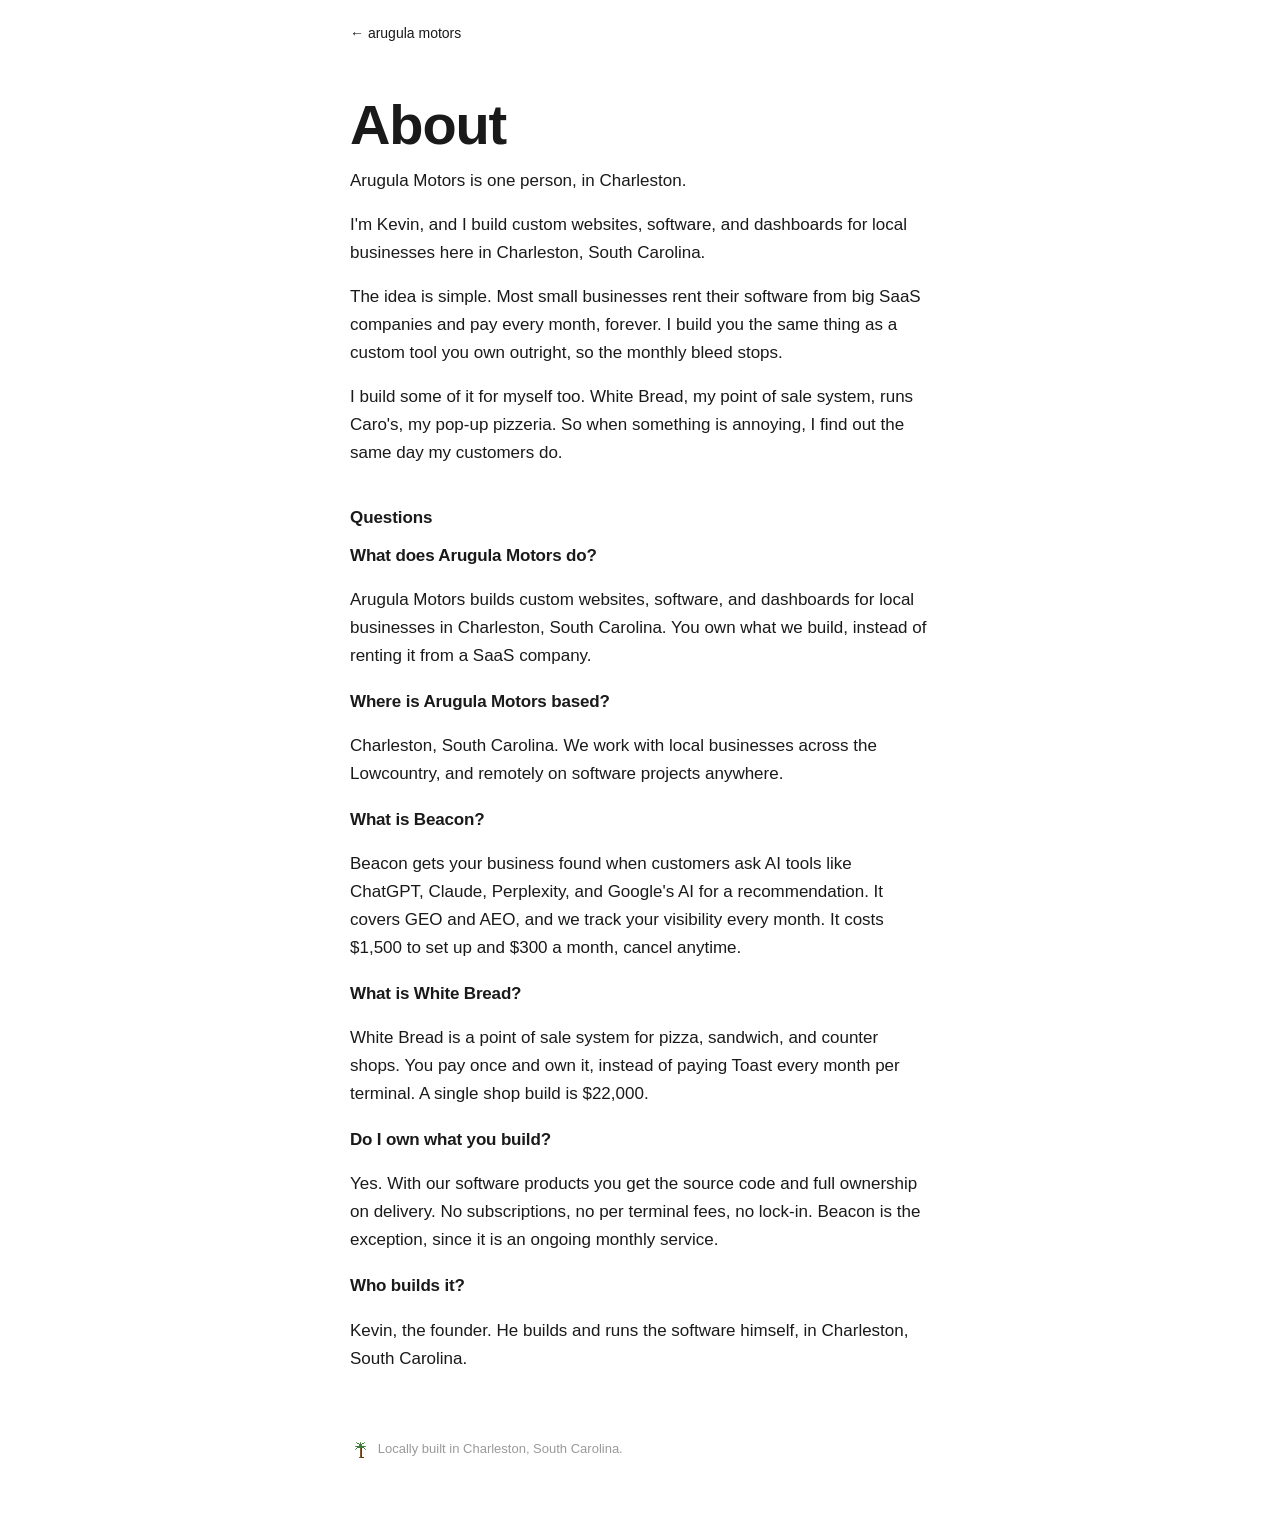
==== about/index.html @ 826eb239 "pushed" ====
<!DOCTYPE html>
<html lang="en">
<head>
    <meta charset="UTF-8">
    <meta name="viewport" content="width=device-width, initial-scale=1.0, viewport-fit=cover">
    <meta name="theme-color" content="#ffffff">
    <title>About Arugula Motors | Custom software in Charleston, SC</title>
    <meta name="description" content="Arugula Motors is one person, Kevin, building custom websites, software, and dashboards for local businesses in Charleston, South Carolina. You own what we build.">
    <meta property="og:title" content="About Arugula Motors">
    <meta property="og:description" content="One person building custom software for local businesses in Charleston, South Carolina. You own what we build.">
    <meta property="og:type" content="website">
    <meta property="og:site_name" content="Arugula Motors">
    <meta property="og:url" content="https://www.arugulamotors.com/about/">
    <meta property="og:image" content="https://www.arugulamotors.com/favicon-512.png">
    <link rel="canonical" href="https://www.arugulamotors.com/about/">
    <link rel="icon" type="image/png" sizes="32x32" href="../favicon-32.png">
    <link rel="icon" type="image/png" sizes="192x192" href="../favicon-192.png">
    <link rel="icon" type="image/png" sizes="512x512" href="../favicon-512.png">
    <link rel="apple-touch-icon" sizes="180x180" href="../apple-touch-icon.png">
    <link rel="shortcut icon" href="../favicon.ico">
    <link rel="stylesheet" href="../style.css">
    <script type="application/ld+json">
    {
      "@context": "https://schema.org",
      "@graph": [
        {
          "@type": "AboutPage",
          "url": "https://www.arugulamotors.com/about/",
          "about": { "@id": "https://www.arugulamotors.com/#org" }
        },
        {
          "@type": "Organization",
          "@id": "https://www.arugulamotors.com/#org",
          "name": "Arugula Motors",
          "url": "https://www.arugulamotors.com/",
          "founder": { "@id": "https://www.arugulamotors.com/#kevin" }
        },
        {
          "@type": "Person",
          "@id": "https://www.arugulamotors.com/#kevin",
          "name": "Kevin",
          "jobTitle": "Founder",
          "worksFor": { "@id": "https://www.arugulamotors.com/#org" },
          "homeLocation": { "@type": "Place", "name": "Charleston, South Carolina" }
        },
        {
          "@type": "FAQPage",
          "@id": "https://www.arugulamotors.com/about/#faq",
          "mainEntity": [
            {
              "@type": "Question",
              "name": "What does Arugula Motors do?",
              "acceptedAnswer": {
                "@type": "Answer",
                "text": "Arugula Motors builds custom websites, software, and dashboards for local businesses in Charleston, South Carolina. You own what we build, instead of renting it from a SaaS company."
              }
            },
            {
              "@type": "Question",
              "name": "Where is Arugula Motors based?",
              "acceptedAnswer": {
                "@type": "Answer",
                "text": "Charleston, South Carolina. We work with local businesses across the Lowcountry, and remotely on software projects anywhere."
              }
            },
            {
              "@type": "Question",
              "name": "What is Beacon?",
              "acceptedAnswer": {
                "@type": "Answer",
                "text": "Beacon gets your business found when customers ask AI tools like ChatGPT, Claude, Perplexity, and Google's AI for a recommendation. It covers GEO and AEO, and we track your visibility every month. It costs $1,500 to set up and $300 a month, cancel anytime."
              }
            },
            {
              "@type": "Question",
              "name": "What is White Bread?",
              "acceptedAnswer": {
                "@type": "Answer",
                "text": "White Bread is a point of sale system for pizza, sandwich, and counter shops. You pay once and own it, instead of paying Toast every month per terminal. A single shop build is $22,000."
              }
            },
            {
              "@type": "Question",
              "name": "Do I own what you build?",
              "acceptedAnswer": {
                "@type": "Answer",
                "text": "Yes. With our software products you get the source code and full ownership on delivery. No subscriptions, no per terminal fees, no lock-in. Beacon is the exception, since it is an ongoing monthly service."
              }
            },
            {
              "@type": "Question",
              "name": "Who builds it?",
              "acceptedAnswer": {
                "@type": "Answer",
                "text": "Kevin, the founder. He builds and runs the software himself, in Charleston, South Carolina."
              }
            }
          ]
        }
      ]
    }
    </script>
</head>
<body class="product-page">
    <main class="product-main">
        <a href="../" class="back-link">← arugula motors</a>

        <h1 class="product-h1">About</h1>
        <p class="product-lede">Arugula Motors is one person, in Charleston.</p>

        <p>I'm Kevin, and I build custom websites, software, and dashboards for local businesses here in Charleston, South Carolina.</p>

        <p>The idea is simple. Most small businesses rent their software from big SaaS companies and pay every month, forever. I build you the same thing as a custom tool you own outright, so the monthly bleed stops.</p>

        <p>I build some of it for myself too. White Bread, my point of sale system, runs Caro's, my pop-up pizzeria. So when something is annoying, I find out the same day my customers do.</p>

        <h2>Questions</h2>

        <div class="faq-item">
            <p class="faq-q">What does Arugula Motors do?</p>
            <p class="faq-a">Arugula Motors builds custom websites, software, and dashboards for local businesses in Charleston, South Carolina. You own what we build, instead of renting it from a SaaS company.</p>
        </div>
        <div class="faq-item">
            <p class="faq-q">Where is Arugula Motors based?</p>
            <p class="faq-a">Charleston, South Carolina. We work with local businesses across the Lowcountry, and remotely on software projects anywhere.</p>
        </div>
        <div class="faq-item">
            <p class="faq-q">What is Beacon?</p>
            <p class="faq-a">Beacon gets your business found when customers ask AI tools like ChatGPT, Claude, Perplexity, and Google's AI for a recommendation. It covers GEO and AEO, and we track your visibility every month. It costs $1,500 to set up and $300 a month, cancel anytime.</p>
        </div>
        <div class="faq-item">
            <p class="faq-q">What is White Bread?</p>
            <p class="faq-a">White Bread is a point of sale system for pizza, sandwich, and counter shops. You pay once and own it, instead of paying Toast every month per terminal. A single shop build is $22,000.</p>
        </div>
        <div class="faq-item">
            <p class="faq-q">Do I own what you build?</p>
            <p class="faq-a">Yes. With our software products you get the source code and full ownership on delivery. No subscriptions, no per terminal fees, no lock-in. Beacon is the exception, since it is an ongoing monthly service.</p>
        </div>
        <div class="faq-item">
            <p class="faq-q">Who builds it?</p>
            <p class="faq-a">Kevin, the founder. He builds and runs the software himself, in Charleston, South Carolina.</p>
        </div>

        <p class="locale"><img class="palmetto" src="../palmetto.svg" alt="" width="17" height="18" aria-hidden="true">Locally built in Charleston, South Carolina.</p>
    </main>
</body>
</html>
---- style.css ----
* { box-sizing: border-box; }

html {
    height: 100%;
}

body {
    margin: 0;
    min-height: 100%;
    background: #fff;
    color: #1a1a1a;
    font-family: -apple-system, BlinkMacSystemFont, "Segoe UI", Roboto, Helvetica, Arial, sans-serif;
    font-size: 16px;
    -webkit-font-smoothing: antialiased;
    -webkit-tap-highlight-color: transparent;
    display: flex;
    flex-direction: column;
    align-items: center;
    padding: 32px 24px;
    padding-top: max(32px, env(safe-area-inset-top));
    padding-bottom: max(32px, env(safe-area-inset-bottom));
}

main {
    flex: 1;
    width: 100%;
    max-width: 580px;
    text-align: center;
    display: flex;
    flex-direction: column;
    justify-content: center;
}

.brand {
    display: inline-flex;
    align-items: center;
    gap: 16px;
    margin: 0 auto 14px;
}

.brand .leaf {
    width: 84px;
    height: auto;
    display: block;
    flex-shrink: 0;
}

.brand .wordmark {
    font-size: 36px;
    font-weight: 700;
    letter-spacing: -0.01em;
    color: #1a1a1a;
    line-height: 1;
}

.tagline {
    font-size: 15px;
    color: #4a5a5a;
    margin: 0 auto 6px;
    max-width: 460px;
    line-height: 1.45;
}

.subtagline {
    font-size: 14px;
    color: #6a7878;
    font-style: italic;
    margin: 0 auto 48px;
    max-width: 460px;
    line-height: 1.45;
}

.step {
    width: 100%;
}

.question {
    font-size: clamp(16px, 3.4vw, 22px);
    font-weight: 500;
    line-height: 1.32;
    margin: 0;
    color: #1a1a1a;
    white-space: nowrap;
    overflow: hidden;
    text-overflow: ellipsis;
    transition: opacity 0.35s ease;
    opacity: 1;
}

.animation-track {
    height: 34px;
    margin: 6px 0 8px;
    position: relative;
    overflow: hidden;
    pointer-events: none;
}

.creature {
    position: absolute;
    top: 50%;
    left: -50px;
    margin-top: -16px;
}

@keyframes cross {
    from { left: -50px; }
    to { left: calc(100% + 10px); }
}

.creature.pacman {
    width: 32px;
    height: 32px;
    animation: cross 4s linear infinite;
}

.creature.pacman::before,
.creature.pacman::after {
    content: '';
    position: absolute;
    width: 32px;
    height: 16px;
    background: #FFC107;
    left: 0;
}

.creature.pacman::before {
    top: 0;
    border-radius: 32px 32px 0 0;
    transform-origin: 50% 100%;
    animation: chomp-top 0.35s ease-in-out infinite;
}

.creature.pacman::after {
    bottom: 0;
    border-radius: 0 0 32px 32px;
    transform-origin: 50% 0;
    animation: chomp-bottom 0.35s ease-in-out infinite;
}

@keyframes chomp-top {
    0%, 100% { transform: rotate(0); }
    50% { transform: rotate(-30deg); }
}

@keyframes chomp-bottom {
    0%, 100% { transform: rotate(0); }
    50% { transform: rotate(30deg); }
}

.creature.runner {
    font-size: 28px;
    line-height: 1;
    width: 32px;
    height: 32px;
    transform: scaleX(-1);
    animation: cross 3.5s linear infinite;
}

.creature.runner::before {
    content: '🏃';
    display: inline-block;
    animation: run-motion 0.4s linear infinite;
}

@keyframes run-motion {
    0%, 100% { transform: translateY(0) rotate(-6deg); }
    25%      { transform: translateY(-4px) rotate(0deg); }
    50%      { transform: translateY(0) rotate(6deg); }
    75%      { transform: translateY(-4px) rotate(0deg); }
}

.creature.car {
    font-size: 28px;
    line-height: 1;
    width: 32px;
    height: 32px;
    transform: scaleX(-1);
    animation: cross 2.5s linear infinite;
}

.creature.car::before {
    content: '🚗';
    display: inline-block;
    animation: car-vibrate 0.12s linear infinite;
}

@keyframes car-vibrate {
    0%, 100% { transform: translateY(0); }
    50%      { transform: translateY(-1px); }
}

@media (prefers-reduced-motion: reduce) {
    .animation-track { display: none; }
}

.form {
    display: flex;
    flex-direction: column;
    align-items: stretch;
    gap: 14px;
}

.form input {
    font: inherit;
    font-size: 18px;
    padding: 16px 18px;
    border: 2px solid #e4e4e4;
    border-radius: 12px;
    width: 100%;
    outline: none;
    background: #fff;
    color: #1a1a1a;
    transition: border-color 0.15s;
}

.form input:focus {
    border-color: #2266c8;
}

.form input:focus-visible {
    border-color: #2266c8;
    box-shadow: 0 0 0 3px rgba(34, 102, 200, 0.22);
}

.form input::placeholder {
    color: #a4adad;
}

.form button {
    align-self: center;
    font: inherit;
    font-size: 16px;
    font-weight: 600;
    padding: 14px 32px;
    min-height: 44px;
    background: #1a6fd0;
    color: #fff;
    border: none;
    border-radius: 999px;
    cursor: pointer;
    transition: background 0.15s, transform 0.05s, box-shadow 0.15s;
    touch-action: manipulation;
}

.form button:hover { background: #1559b3; }
.form button:active { transform: translateY(1px); }
.form button:focus-visible {
    outline: none;
    box-shadow: 0 0 0 3px rgba(34, 102, 200, 0.35);
}
.form button:disabled { opacity: 0.55; cursor: default; }

.status {
    min-height: 20px;
    font-size: 14px;
    color: #5a6868;
    margin: 4px 0 0;
}

.thanks {
    font-size: 20px;
    line-height: 1.4;
    color: #1a1a1a;
    margin: 0 auto 18px;
    max-width: 520px;
}

.easter-egg {
    font-size: 14px;
    line-height: 1.5;
    color: #5a6868;
    margin: 0 auto 18px;
    max-width: 500px;
}

.play-link {
    display: inline-block;
    font: inherit;
    font-size: 16px;
    font-weight: 600;
    padding: 12px 28px;
    min-height: 44px;
    line-height: 20px;
    background: #1a6fd0;
    color: #fff;
    border-radius: 999px;
    text-decoration: none;
    transition: background 0.15s, transform 0.05s, box-shadow 0.15s;
}

.play-link:hover { background: #1559b3; }
.play-link:active { transform: translateY(1px); }
.play-link:focus-visible {
    outline: none;
    box-shadow: 0 0 0 3px rgba(34, 102, 200, 0.35);
}

.products {
    width: 100%;
    max-width: 880px;
    margin: 64px auto 0;
    padding-top: 40px;
    border-top: 1px solid #e4e4e4;
}

.products-title {
    font-size: 24px;
    font-weight: 700;
    color: #1a1a1a;
    letter-spacing: -0.01em;
    margin: 0 0 24px;
    text-align: center;
}

.product-list {
    list-style: none;
    padding: 0;
    margin: 0 auto;
    max-width: 680px;
    display: grid;
    grid-template-columns: repeat(auto-fit, minmax(280px, 1fr));
    gap: 14px;
}

.product {
    padding: 16px 18px;
    border: 1px solid #e4e4e4;
    border-radius: 12px;
    display: flex;
    flex-direction: column;
    gap: 2px;
    background: #fff;
    transition: border-color 0.15s, transform 0.05s;
}

.product-linked {
    padding: 0;
}

.product-link {
    display: flex;
    flex-direction: column;
    gap: 2px;
    padding: 16px 18px;
    text-decoration: none;
    color: inherit;
    border-radius: 12px;
    height: 100%;
    transition: background 0.15s;
}

.product-emoji {
    font-size: 32px;
    line-height: 1;
    margin-bottom: 10px;
    user-select: none;
}

.product-linked {
    border-color: #d4dde8;
}

.product-linked:hover {
    border-color: #1a6fd0;
}

.product-link:hover {
    background: #f7fafd;
}

.product-link:focus-visible {
    outline: 2px solid #1a6fd0;
    outline-offset: 2px;
}

.product-linked .product-name::after {
    content: " →";
    color: #1a6fd0;
    font-weight: 600;
    transition: transform 0.15s;
    display: inline-block;
}

.product-linked:hover .product-name::after {
    transform: translateX(2px);
}

.product:hover {
    border-color: #c4c4c4;
}

.product-name {
    font-size: 17px;
    font-weight: 700;
    color: #1a1a1a;
    letter-spacing: -0.01em;
}

.product-replaces {
    font-size: 12px;
    color: #7a8888;
    font-style: italic;
}

.product-desc {
    font-size: 13px;
    color: #4a5a5a;
    line-height: 1.45;
    margin-top: 6px;
}

.products-bench {
    margin: 28px auto 0;
    font-size: 14px;
    color: #5a6868;
    text-align: center;
    line-height: 1.5;
    max-width: 560px;
}

.products-note {
    margin: 18px 0 0;
    font-size: 13px;
    color: #7a8888;
    text-align: center;
    font-style: italic;
}

.faq {
    width: 100%;
    max-width: 560px;
    margin: 56px auto 0;
    text-align: left;
}

.faq-item {
    margin: 0 0 18px;
}

.faq-q {
    font-size: 15px;
    font-weight: 700;
    color: #1a1a1a;
    margin: 0 0 4px;
    letter-spacing: -0.01em;
}

.faq-a {
    font-size: 14px;
    color: #4a5a5a;
    line-height: 1.55;
    margin: 0;
}

.footer {
    margin-top: 48px;
    font-size: 13px;
    color: #7a8888;
    text-align: center;
    width: 100%;
}

.footer-link {
    color: #7a8888;
    text-decoration: underline;
    text-underline-offset: 2px;
}

.footer-link:hover {
    color: #1a6fd0;
}

.palmetto {
    display: inline-block;
    height: 22px;
    width: auto;
    vertical-align: middle;
    margin: 0 7px 3px 0;
    user-select: none;
}

@media (max-width: 480px) {
    .brand { margin-bottom: 12px; gap: 12px; }
    .brand .wordmark { font-size: 30px; }
    .brand .leaf { width: 68px; }
    .tagline { font-size: 14px; margin-bottom: 4px; }
    .subtagline { font-size: 13px; margin-bottom: 36px; }
    .thanks { font-size: 18px; }
    .products { margin-top: 48px; padding-top: 32px; }
    .product-list { grid-template-columns: 1fr; gap: 10px; }
    .product { padding: 14px 16px; }
    .product-name { font-size: 16px; }
    .products-note { font-size: 12px; margin-top: 20px; }
    .footer { font-size: 12px; margin-top: 32px; }
}

@media (prefers-reduced-motion: reduce) {
    *, *::before, *::after {
        transition-duration: 0.01ms !important;
        animation-duration: 0.01ms !important;
    }
    .question { opacity: 1 !important; }
}

/* ============================================================ */
/* Product pages (Broom, White Bread, etc.)                     */
/* ============================================================ */

body.product-page {
    padding: 24px 24px 48px;
    padding-top: max(24px, env(safe-area-inset-top));
    padding-bottom: max(48px, env(safe-area-inset-bottom));
    align-items: stretch;
}

.back-link {
    display: inline-block;
    margin: 0 0 56px;
    color: #1a1a1a;
    text-decoration: none;
    font-size: 14px;
    font-weight: 500;
    transition: opacity 0.15s;
}

.back-link:hover { opacity: 0.55; }

body.product-page main {
    flex: none;
    justify-content: flex-start;
    text-align: left;
    max-width: 580px;
    margin: 0 auto;
    padding: 0;
    display: block;
}

.emoji-hero {
    font-size: 96px;
    line-height: 1;
    margin: 0 0 28px;
    user-select: none;
}

.product-mark {
    display: block;
    height: clamp(104px, 17vw, 132px);
    width: auto;
    margin: 4px 0 24px;
    user-select: none;
}

.product-mark-card {
    display: block;
    height: 44px;
    width: auto;
    margin-bottom: 10px;
    user-select: none;
}

.product-h1 {
    font-size: clamp(40px, 6.5vw, 56px);
    font-weight: 700;
    line-height: 1;
    letter-spacing: -0.02em;
    margin: 0 0 14px;
    color: #1a1a1a;
}

.product-lede {
    font-size: 19px;
    line-height: 1.45;
    color: #1a1a1a;
    font-weight: 500;
    margin: 0 0 40px;
}

body.product-page main h2 {
    font-size: 17px;
    font-weight: 700;
    line-height: 1.3;
    margin: 40px 0 12px;
    color: #1a1a1a;
    letter-spacing: -0.005em;
}

body.product-page main p {
    font-size: 17px;
    line-height: 1.65;
    color: #1a1a1a;
    margin: 0 0 16px;
}

body.product-page main p strong {
    font-weight: 700;
    color: #1a1a1a;
}

.aside {
    color: #5a6868 !important;
    font-size: 15px !important;
    font-style: italic;
    margin-top: 8px !important;
}

.prose-form {
    display: flex;
    flex-direction: column;
    gap: 10px;
    margin: 20px 0 48px;
}

.prose-form input,
.prose-form textarea {
    font: inherit;
    font-size: 16px;
    padding: 12px 14px;
    border: 1px solid #d4d4d4;
    border-radius: 6px;
    width: 100%;
    outline: none;
    background: #fff;
    color: #1a1a1a;
    transition: border-color 0.15s;
    resize: vertical;
}

.prose-form input:focus,
.prose-form textarea:focus,
.prose-form input:focus-visible,
.prose-form textarea:focus-visible {
    border-color: #1a1a1a;
}

.prose-form input::placeholder,
.prose-form textarea::placeholder {
    color: #9a9a9a;
}

.prose-form button {
    align-self: flex-start;
    font: inherit;
    font-size: 16px;
    font-weight: 600;
    padding: 12px 24px;
    min-height: 44px;
    background: #1a1a1a;
    color: #fff;
    border: none;
    border-radius: 6px;
    cursor: pointer;
    transition: opacity 0.15s, transform 0.05s;
    margin-top: 4px;
}

.prose-form button:hover { opacity: 0.85; }
.prose-form button:active { transform: translateY(1px); }
.prose-form button:disabled { opacity: 0.4; cursor: default; }

.prose-form .status {
    font-size: 14px;
    color: #5a6868;
    margin: 4px 0 0;
}

.locale {
    margin-top: 64px !important;
    color: #9a9a9a !important;
    font-size: 13px !important;
}

body.product-page .thanks {
    font-size: 18px;
    color: #1a1a1a;
    margin: 0;
    padding: 12px 0;
}

@media (max-width: 600px) {
    body.product-page { padding: 20px 20px 32px; }
    .back-link { margin-bottom: 40px; }
    .emoji-hero { font-size: 80px; margin-bottom: 24px; }
    body.product-page main h2 { margin-top: 32px; }
    .product-lede { font-size: 18px; margin-bottom: 32px; }
}
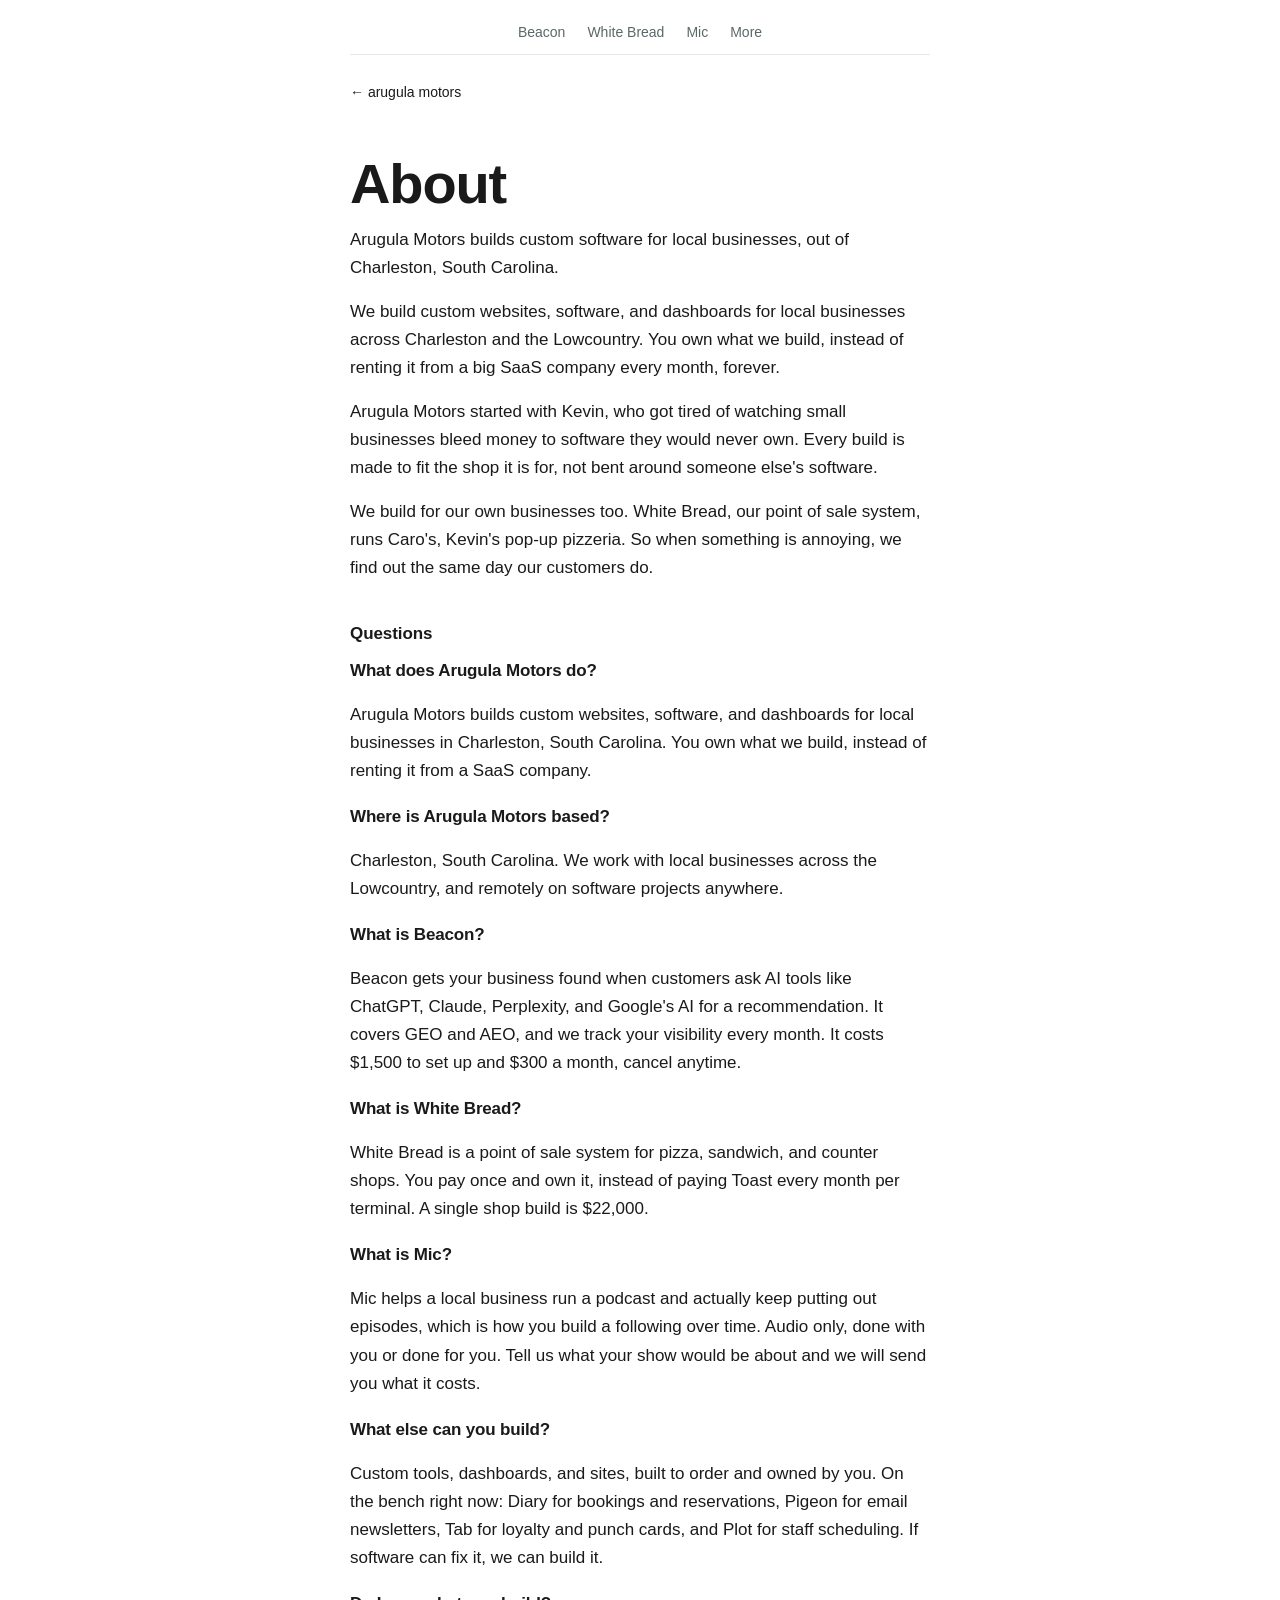
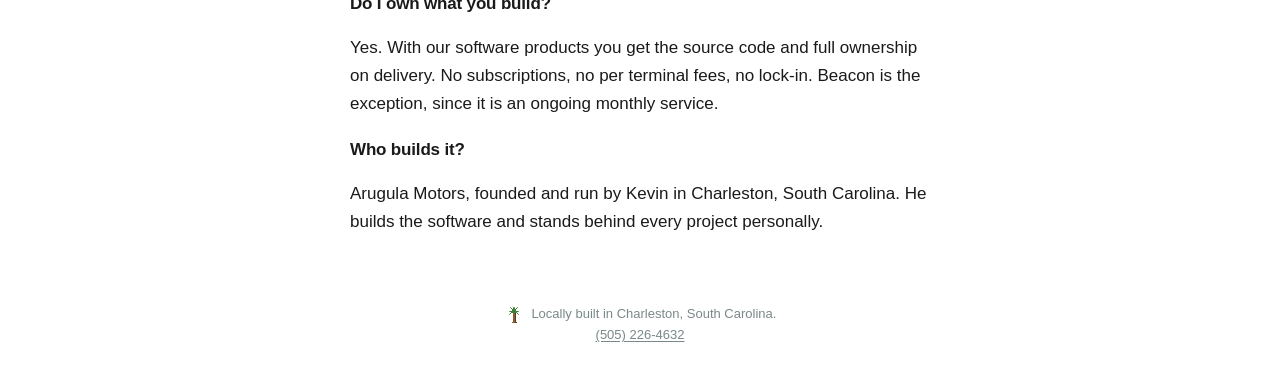
==== commit 3b1b4881: "push" ====
--- a/about/index.html
+++ b/about/index.html
@@ -5,9 +5,9 @@
     <meta name="viewport" content="width=device-width, initial-scale=1.0, viewport-fit=cover">
     <meta name="theme-color" content="#ffffff">
     <title>About Arugula Motors | Custom software in Charleston, SC</title>
-    <meta name="description" content="Arugula Motors is one person, Kevin, building custom websites, software, and dashboards for local businesses in Charleston, South Carolina. You own what we build.">
+    <meta name="description" content="Arugula Motors builds custom websites, software, and dashboards for local businesses in Charleston, South Carolina. You own what we build.">
     <meta property="og:title" content="About Arugula Motors">
-    <meta property="og:description" content="One person building custom software for local businesses in Charleston, South Carolina. You own what we build.">
+    <meta property="og:description" content="Custom websites, software, and dashboards for local businesses in Charleston, South Carolina. You own what we build.">
     <meta property="og:type" content="website">
     <meta property="og:site_name" content="Arugula Motors">
     <meta property="og:url" content="https://www.arugulamotors.com/about/">
@@ -81,6 +81,22 @@
             },
             {
               "@type": "Question",
+              "name": "What is Mic?",
+              "acceptedAnswer": {
+                "@type": "Answer",
+                "text": "Mic helps a local business run a podcast and actually keep putting out episodes, which is how you build a following over time. Audio only, done with you or done for you. Tell us what your show would be about and we will send you what it costs."
+              }
+            },
+            {
+              "@type": "Question",
+              "name": "What else can you build?",
+              "acceptedAnswer": {
+                "@type": "Answer",
+                "text": "Custom tools, dashboards, and sites, built to order and owned by you. On the bench right now: Diary for bookings and reservations, Pigeon for email newsletters, Tab for loyalty and punch cards, and Plot for staff scheduling. If software can fix it, we can build it."
+              }
+            },
+            {
+              "@type": "Question",
               "name": "Do I own what you build?",
               "acceptedAnswer": {
                 "@type": "Answer",
@@ -92,7 +108,7 @@
               "name": "Who builds it?",
               "acceptedAnswer": {
                 "@type": "Answer",
-                "text": "Kevin, the founder. He builds and runs the software himself, in Charleston, South Carolina."
+                "text": "Arugula Motors, founded and run by Kevin in Charleston, South Carolina. He builds the software and stands behind every project personally."
               }
             }
           ]
@@ -102,17 +118,25 @@
     </script>
 </head>
 <body class="product-page">
+    <header class="site-header">
+        <nav class="site-nav">
+            <a href="../beacon/" class="nav-link">Beacon</a>
+            <a href="../white-bread/" class="nav-link">White Bread</a>
+            <a href="../mic/" class="nav-link">Mic</a>
+            <a href="../builds/" class="nav-link">More</a>
+        </nav>
+    </header>
     <main class="product-main">
         <a href="../" class="back-link">← arugula motors</a>
 
         <h1 class="product-h1">About</h1>
-        <p class="product-lede">Arugula Motors is one person, in Charleston.</p>
+        <p class="product-lede">Arugula Motors builds custom software for local businesses, out of Charleston, South Carolina.</p>
 
-        <p>I'm Kevin, and I build custom websites, software, and dashboards for local businesses here in Charleston, South Carolina.</p>
+        <p>We build custom websites, software, and dashboards for local businesses across Charleston and the Lowcountry. You own what we build, instead of renting it from a big SaaS company every month, forever.</p>
 
-        <p>The idea is simple. Most small businesses rent their software from big SaaS companies and pay every month, forever. I build you the same thing as a custom tool you own outright, so the monthly bleed stops.</p>
+        <p>Arugula Motors started with Kevin, who got tired of watching small businesses bleed money to software they would never own. Every build is made to fit the shop it is for, not bent around someone else's software.</p>
 
-        <p>I build some of it for myself too. White Bread, my point of sale system, runs Caro's, my pop-up pizzeria. So when something is annoying, I find out the same day my customers do.</p>
+        <p>We build for our own businesses too. White Bread, our point of sale system, runs Caro's, Kevin's pop-up pizzeria. So when something is annoying, we find out the same day our customers do.</p>
 
         <h2>Questions</h2>
 
@@ -133,15 +157,27 @@
             <p class="faq-a">White Bread is a point of sale system for pizza, sandwich, and counter shops. You pay once and own it, instead of paying Toast every month per terminal. A single shop build is $22,000.</p>
         </div>
         <div class="faq-item">
+            <p class="faq-q">What is Mic?</p>
+            <p class="faq-a">Mic helps a local business run a podcast and actually keep putting out episodes, which is how you build a following over time. Audio only, done with you or done for you. Tell us what your show would be about and we will send you what it costs.</p>
+        </div>
+        <div class="faq-item">
+            <p class="faq-q">What else can you build?</p>
+            <p class="faq-a">Custom tools, dashboards, and sites, built to order and owned by you. On the bench right now: Diary for bookings and reservations, Pigeon for email newsletters, Tab for loyalty and punch cards, and Plot for staff scheduling. If software can fix it, we can build it.</p>
+        </div>
+        <div class="faq-item">
             <p class="faq-q">Do I own what you build?</p>
             <p class="faq-a">Yes. With our software products you get the source code and full ownership on delivery. No subscriptions, no per terminal fees, no lock-in. Beacon is the exception, since it is an ongoing monthly service.</p>
         </div>
         <div class="faq-item">
             <p class="faq-q">Who builds it?</p>
-            <p class="faq-a">Kevin, the founder. He builds and runs the software himself, in Charleston, South Carolina.</p>
+            <p class="faq-a">Arugula Motors, founded and run by Kevin in Charleston, South Carolina. He builds the software and stands behind every project personally.</p>
         </div>
 
-        <p class="locale"><img class="palmetto" src="../palmetto.svg" alt="" width="17" height="18" aria-hidden="true">Locally built in Charleston, South Carolina.</p>
     </main>
+
+    <footer class="footer">
+        <img class="palmetto" src="../palmetto.svg" alt="" width="17" height="18" aria-hidden="true">Locally built in Charleston, South Carolina.<br>
+        <a class="footer-link" href="tel:+15052264632">(505) 226-4632</a>
+    </footer>
 </body>
 </html>
--- a/style.css
+++ b/style.css
@@ -33,13 +33,14 @@
 
 .brand {
     display: inline-flex;
+    flex-direction: column;
     align-items: center;
-    gap: 16px;
+    gap: 10px;
     margin: 0 auto 14px;
 }
 
 .brand .leaf {
-    width: 84px;
+    width: 112px;
     height: auto;
     display: block;
     flex-shrink: 0;
@@ -51,12 +52,13 @@
     letter-spacing: -0.01em;
     color: #1a1a1a;
     line-height: 1;
+    text-decoration: none;
 }
 
 .tagline {
     font-size: 15px;
     color: #4a5a5a;
-    margin: 0 auto 6px;
+    margin: 0 auto 18px;
     max-width: 460px;
     line-height: 1.45;
 }
@@ -75,21 +77,19 @@
 }
 
 .question {
-    font-size: clamp(16px, 3.4vw, 22px);
-    font-weight: 500;
-    line-height: 1.32;
-    margin: 0;
-    color: #1a1a1a;
-    white-space: nowrap;
-    overflow: hidden;
-    text-overflow: ellipsis;
+    font-size: clamp(22px, 5.5vw, 28px);
+    font-weight: 600;
+    line-height: 1.25;
+    letter-spacing: -0.01em;
+    margin: 0 0 22px;
+    color: #1a1a1a;
     transition: opacity 0.35s ease;
     opacity: 1;
 }
 
 .animation-track {
     height: 34px;
-    margin: 6px 0 8px;
+    margin: 6px 0 14px;
     position: relative;
     overflow: hidden;
     pointer-events: none;
@@ -470,6 +470,98 @@
     color: #1a6fd0;
 }
 
+.report-link {
+    margin: 24px 0 0;
+}
+
+.report-link a {
+    color: #1a6fd0;
+    text-decoration: none;
+    font-weight: 600;
+    font-size: 15px;
+}
+
+.report-link a:hover {
+    text-decoration: underline;
+}
+
+.site-header {
+    width: 100%;
+    max-width: 580px;
+    margin: 0 auto 28px;
+    padding: 0 0 14px;
+    display: grid;
+    grid-template-columns: 1fr auto 1fr;
+    align-items: center;
+    border-bottom: 1px solid #ece7df;
+}
+
+.site-nav {
+    grid-column: 2;
+    display: flex;
+    gap: 22px;
+}
+
+.nav-link {
+    font-size: 14px;
+    font-weight: 500;
+    color: #5a6868;
+    text-decoration: none;
+    white-space: nowrap;
+}
+
+.nav-link:hover { color: #1a6fd0; }
+
+.footer-about {
+    display: block;
+    margin-bottom: 10px;
+}
+
+.form-note {
+    margin: 4px 0 0;
+    font-size: 13px;
+    color: #7a8888;
+    line-height: 1.4;
+}
+
+.engine-note {
+    margin: 8px 0 0;
+    font-size: 12px;
+    color: #9aa6a6;
+    line-height: 1.4;
+}
+
+.vent-note {
+    margin: -4px 0 0;
+    font-size: 13px;
+    color: #7a8888;
+    line-height: 1.3;
+}
+
+.product-list.single {
+    max-width: 420px;
+}
+
+.products-lead {
+    text-align: center;
+    max-width: 480px;
+    margin: 0 auto 24px;
+    font-size: 15px;
+    color: #5a6868;
+    line-height: 1.5;
+}
+
+/* keep headline + short-line breaks tidy (even line lengths, no orphans) */
+.tagline, .subtagline, .question, .products-title, .products-lead, .product-lede,
+.form-note, .engine-note, .product-desc, .products-bench, .product-replaces {
+    text-wrap: balance;
+}
+
+/* body paragraphs: prevent a lone word on the last line */
+.product-main p, .faq-a, .thanks {
+    text-wrap: pretty;
+}
+
 .palmetto {
     display: inline-block;
     height: 22px;
@@ -482,11 +574,14 @@
 @media (max-width: 480px) {
     .brand { margin-bottom: 12px; gap: 12px; }
     .brand .wordmark { font-size: 30px; }
-    .brand .leaf { width: 68px; }
-    .tagline { font-size: 14px; margin-bottom: 4px; }
+    .brand .leaf { width: 92px; }
+    .nav-link { font-size: 12px; }
+    .site-nav { gap: 14px; }
+    main { flex: 0 1 auto; justify-content: flex-start; }
+    .tagline { font-size: 14px; margin-bottom: 22px; }
     .subtagline { font-size: 13px; margin-bottom: 36px; }
     .thanks { font-size: 18px; }
-    .products { margin-top: 48px; padding-top: 32px; }
+    .products { margin-top: 24px; padding-top: 32px; }
     .product-list { grid-template-columns: 1fr; gap: 10px; }
     .product { padding: 14px 16px; }
     .product-name { font-size: 16px; }
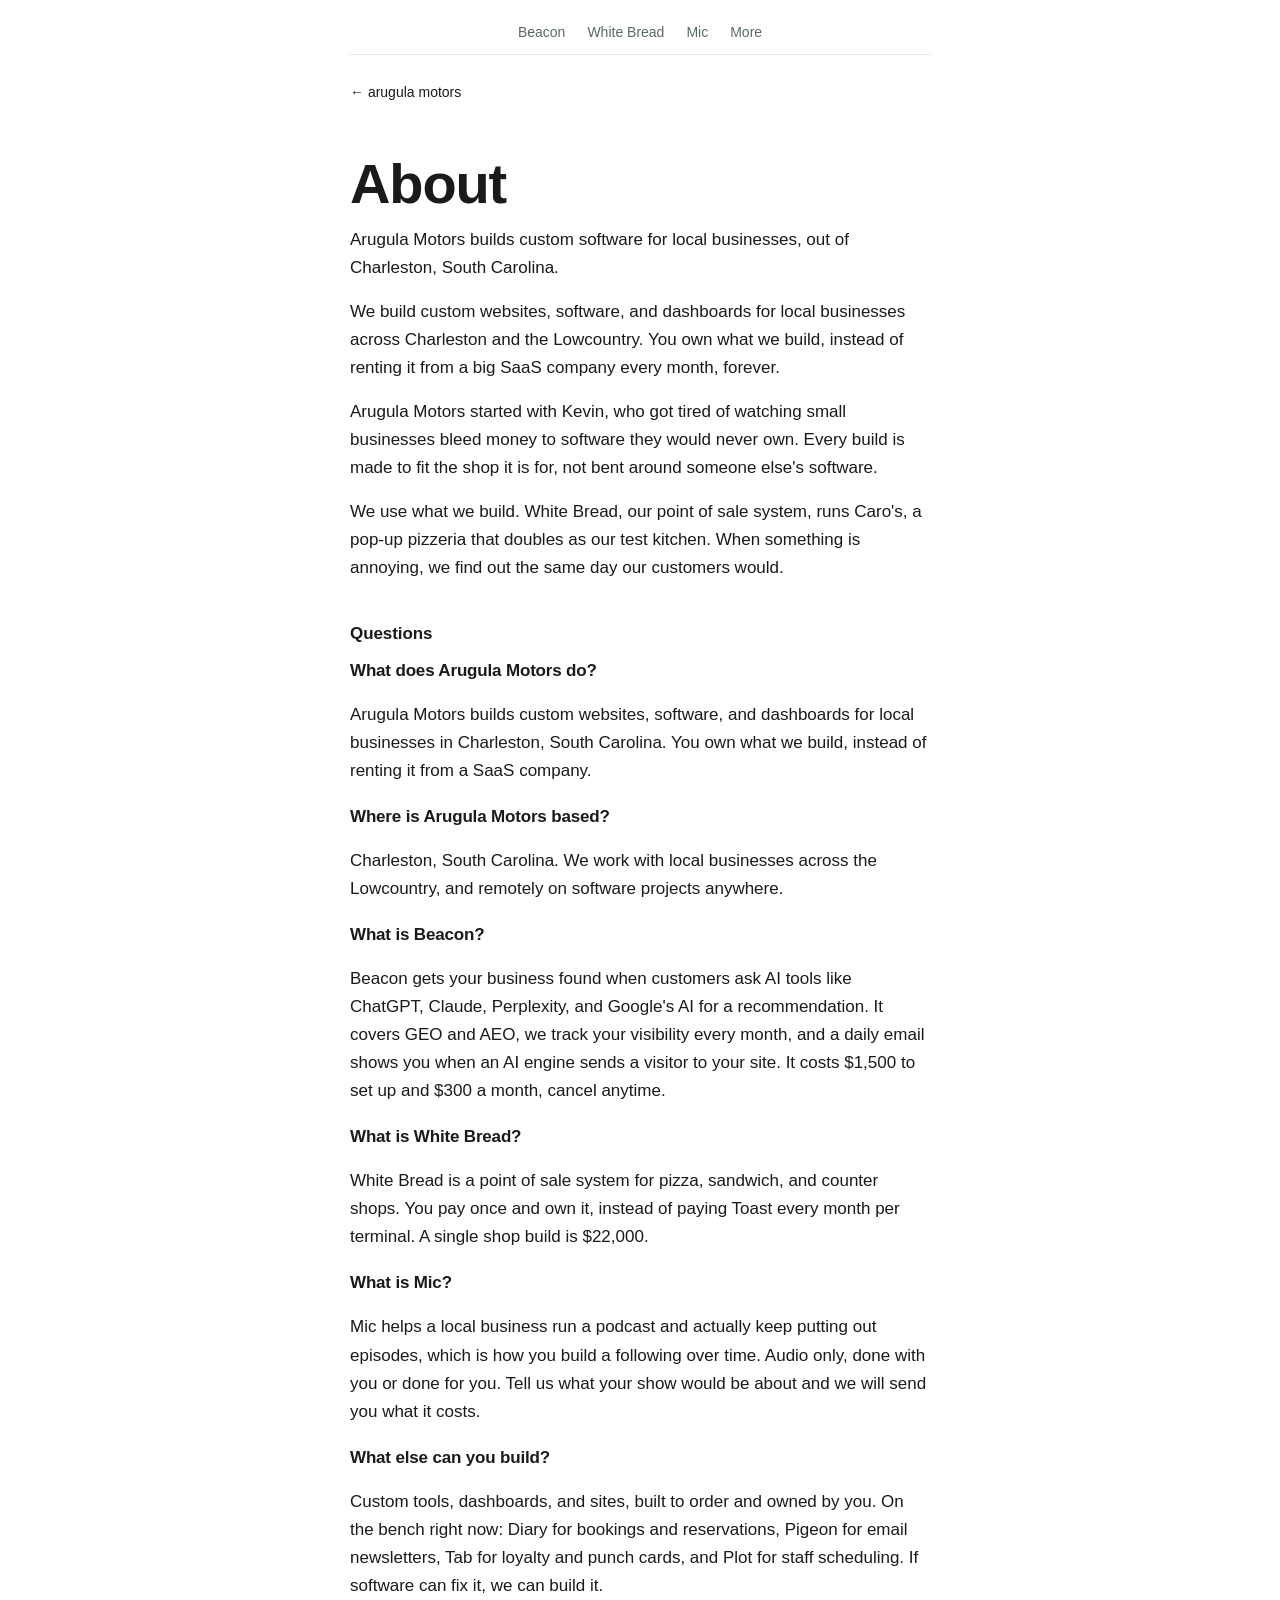
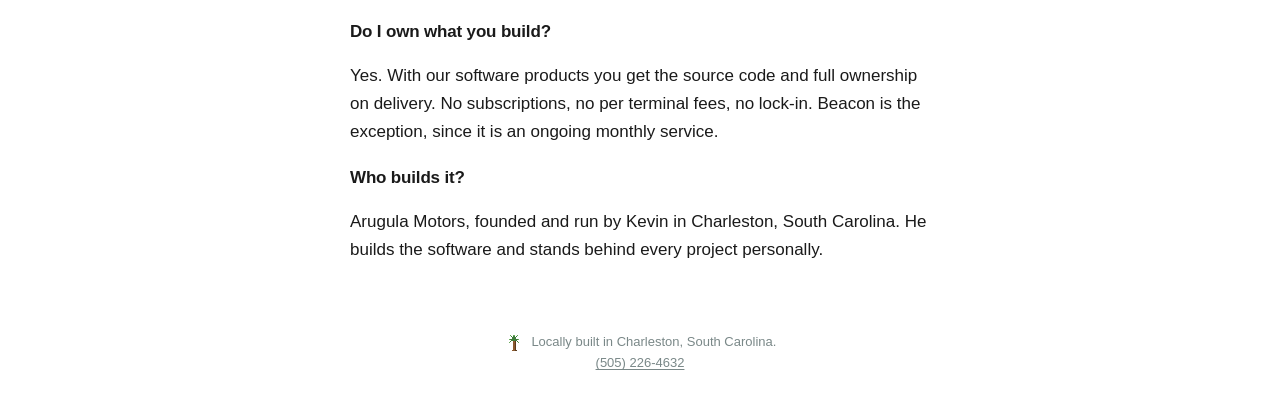
==== commit fb2e140c: "here push" ====
--- a/about/index.html
+++ b/about/index.html
@@ -2,6 +2,15 @@
 <html lang="en">
 <head>
     <meta charset="UTF-8">
+    <!-- Google tag (gtag.js) -->
+    <script async src="https://www.googletagmanager.com/gtag/js?id=G-BGLLGR4NDW"></script>
+    <script>
+      window.dataLayer = window.dataLayer || [];
+      function gtag(){dataLayer.push(arguments);}
+      gtag('js', new Date());
+
+      gtag('config', 'G-BGLLGR4NDW');
+    </script>
     <meta name="viewport" content="width=device-width, initial-scale=1.0, viewport-fit=cover">
     <meta name="theme-color" content="#ffffff">
     <title>About Arugula Motors | Custom software in Charleston, SC</title>
@@ -68,7 +77,7 @@
               "name": "What is Beacon?",
               "acceptedAnswer": {
                 "@type": "Answer",
-                "text": "Beacon gets your business found when customers ask AI tools like ChatGPT, Claude, Perplexity, and Google's AI for a recommendation. It covers GEO and AEO, and we track your visibility every month. It costs $1,500 to set up and $300 a month, cancel anytime."
+                "text": "Beacon gets your business found when customers ask AI tools like ChatGPT, Claude, Perplexity, and Google's AI for a recommendation. It covers GEO and AEO, we track your visibility every month, and a daily email shows you when an AI engine sends a visitor to your site. It costs $1,500 to set up and $300 a month, cancel anytime."
               }
             },
             {
@@ -136,7 +145,7 @@
 
         <p>Arugula Motors started with Kevin, who got tired of watching small businesses bleed money to software they would never own. Every build is made to fit the shop it is for, not bent around someone else's software.</p>
 
-        <p>We build for our own businesses too. White Bread, our point of sale system, runs Caro's, Kevin's pop-up pizzeria. So when something is annoying, we find out the same day our customers do.</p>
+        <p>We use what we build. White Bread, our point of sale system, runs Caro's, a pop-up pizzeria that doubles as our test kitchen. When something is annoying, we find out the same day our customers would.</p>
 
         <h2>Questions</h2>
 
@@ -150,7 +159,7 @@
         </div>
         <div class="faq-item">
             <p class="faq-q">What is Beacon?</p>
-            <p class="faq-a">Beacon gets your business found when customers ask AI tools like ChatGPT, Claude, Perplexity, and Google's AI for a recommendation. It covers GEO and AEO, and we track your visibility every month. It costs $1,500 to set up and $300 a month, cancel anytime.</p>
+            <p class="faq-a">Beacon gets your business found when customers ask AI tools like ChatGPT, Claude, Perplexity, and Google's AI for a recommendation. It covers GEO and AEO, we track your visibility every month, and a daily email shows you when an AI engine sends a visitor to your site. It costs $1,500 to set up and $300 a month, cancel anytime.</p>
         </div>
         <div class="faq-item">
             <p class="faq-q">What is White Bread?</p>
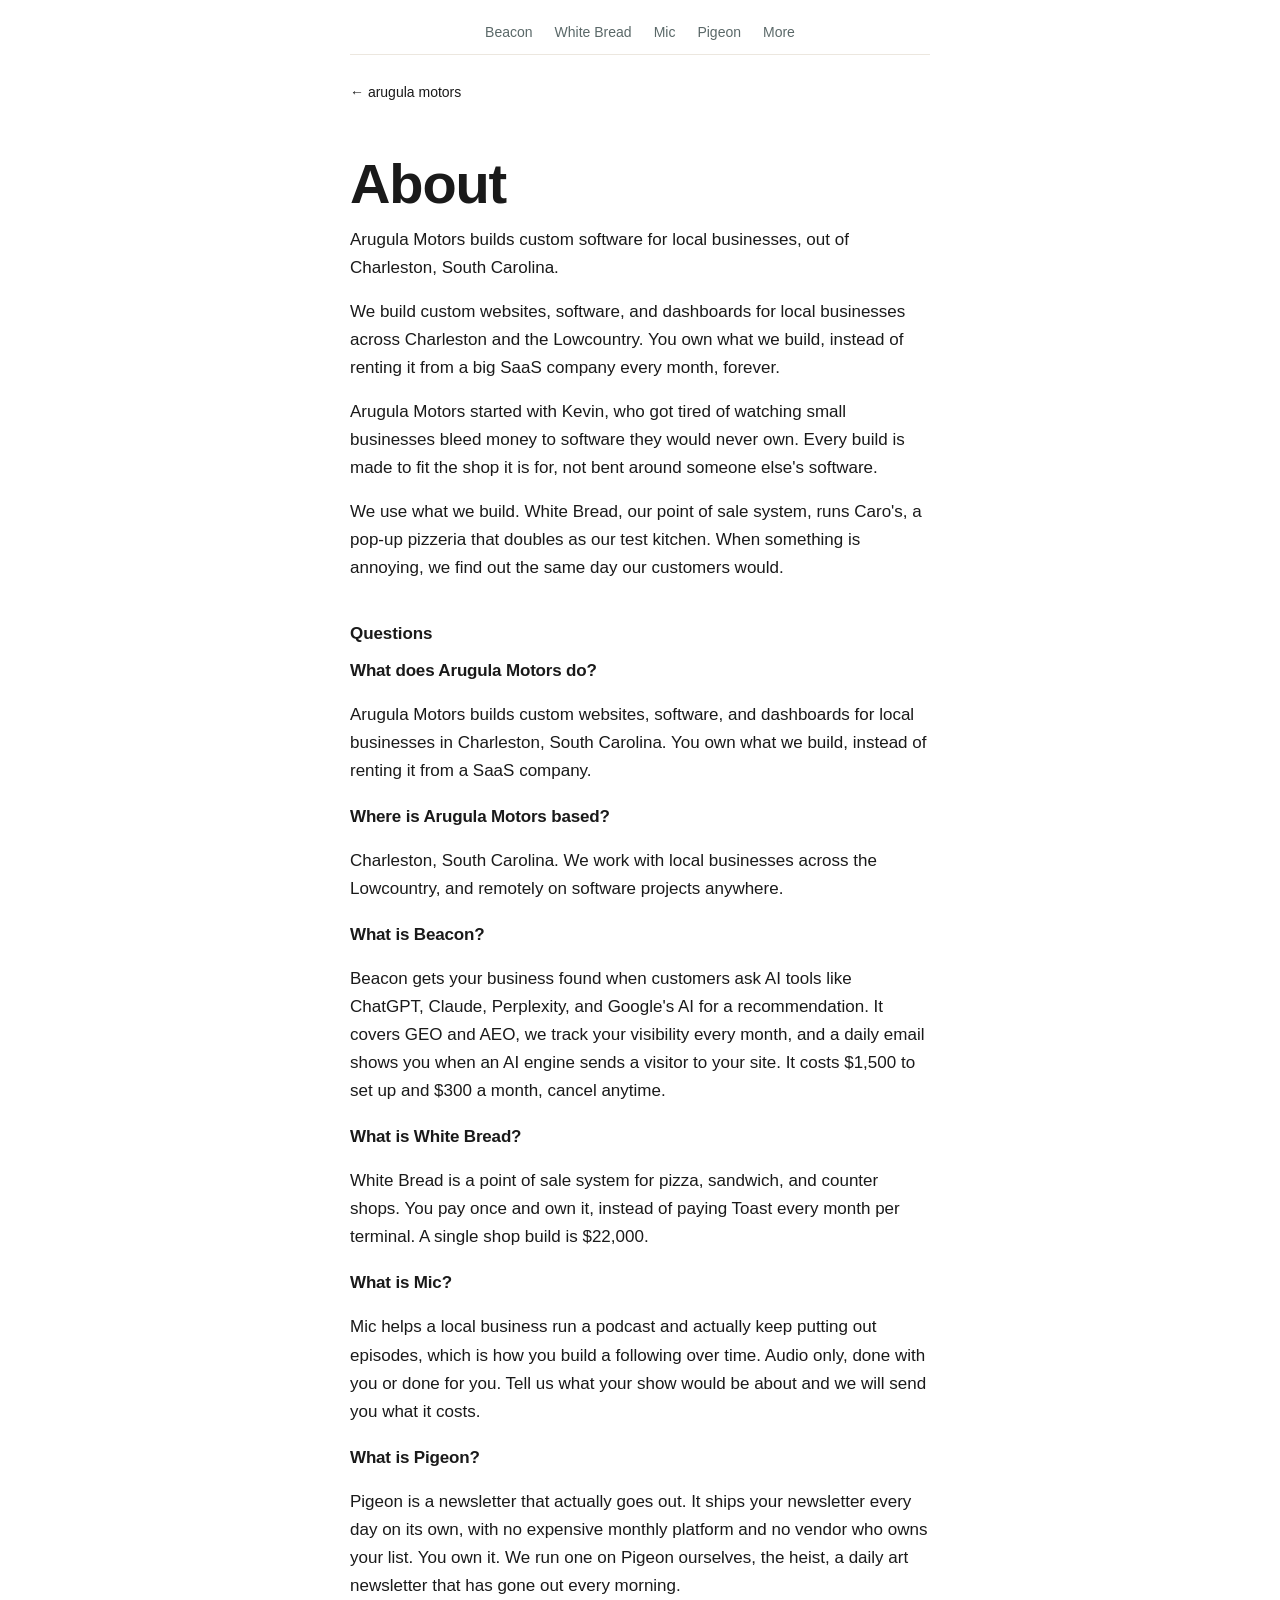
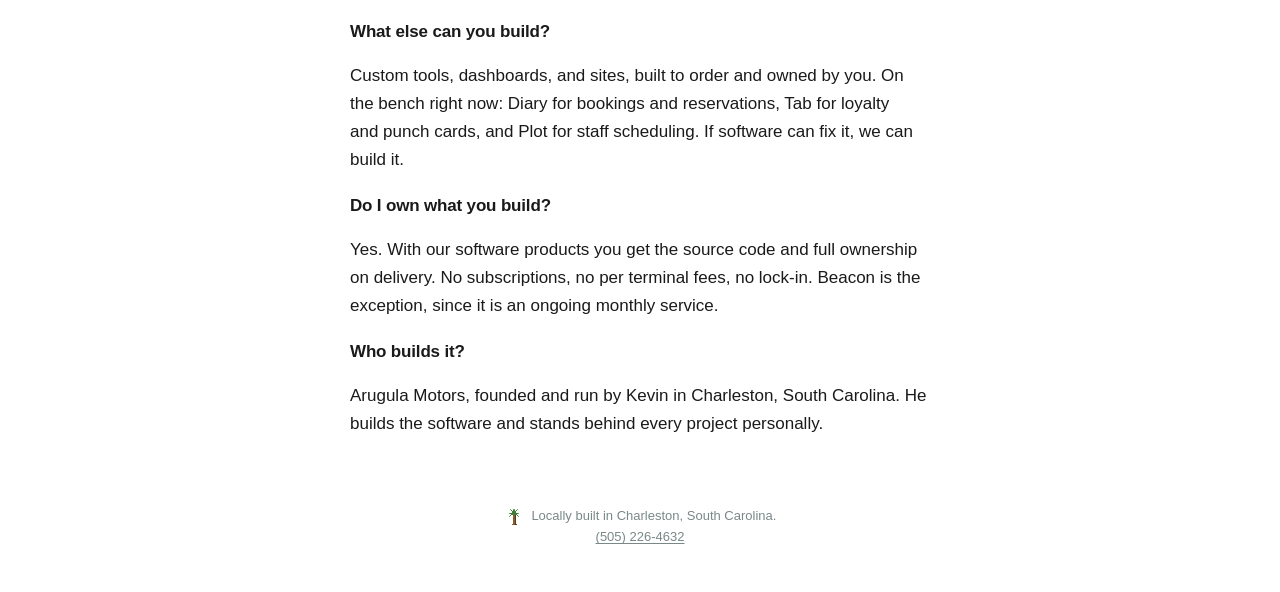
==== commit 55cdc6ee: "push" ====
--- a/about/index.html
+++ b/about/index.html
@@ -98,10 +98,18 @@
             },
             {
               "@type": "Question",
+              "name": "What is Pigeon?",
+              "acceptedAnswer": {
+                "@type": "Answer",
+                "text": "Pigeon is a newsletter that actually goes out. It ships your newsletter every day on its own, with no expensive monthly platform and no vendor who owns your list. You own it. We run one on Pigeon ourselves, the heist, a daily art newsletter that has gone out every morning."
+              }
+            },
+            {
+              "@type": "Question",
               "name": "What else can you build?",
               "acceptedAnswer": {
                 "@type": "Answer",
-                "text": "Custom tools, dashboards, and sites, built to order and owned by you. On the bench right now: Diary for bookings and reservations, Pigeon for email newsletters, Tab for loyalty and punch cards, and Plot for staff scheduling. If software can fix it, we can build it."
+                "text": "Custom tools, dashboards, and sites, built to order and owned by you. On the bench right now: Diary for bookings and reservations, Tab for loyalty and punch cards, and Plot for staff scheduling. If software can fix it, we can build it."
               }
             },
             {
@@ -132,6 +140,7 @@
             <a href="../beacon/" class="nav-link">Beacon</a>
             <a href="../white-bread/" class="nav-link">White Bread</a>
             <a href="../mic/" class="nav-link">Mic</a>
+            <a href="../pigeon/" class="nav-link">Pigeon</a>
             <a href="../builds/" class="nav-link">More</a>
         </nav>
     </header>
@@ -170,8 +179,12 @@
             <p class="faq-a">Mic helps a local business run a podcast and actually keep putting out episodes, which is how you build a following over time. Audio only, done with you or done for you. Tell us what your show would be about and we will send you what it costs.</p>
         </div>
         <div class="faq-item">
+            <p class="faq-q">What is Pigeon?</p>
+            <p class="faq-a">Pigeon is a newsletter that actually goes out. It ships your newsletter every day on its own, with no expensive monthly platform and no vendor who owns your list. You own it. We run one on Pigeon ourselves, the heist, a daily art newsletter that has gone out every morning.</p>
+        </div>
+        <div class="faq-item">
             <p class="faq-q">What else can you build?</p>
-            <p class="faq-a">Custom tools, dashboards, and sites, built to order and owned by you. On the bench right now: Diary for bookings and reservations, Pigeon for email newsletters, Tab for loyalty and punch cards, and Plot for staff scheduling. If software can fix it, we can build it.</p>
+            <p class="faq-a">Custom tools, dashboards, and sites, built to order and owned by you. On the bench right now: Diary for bookings and reservations, Tab for loyalty and punch cards, and Plot for staff scheduling. If software can fix it, we can build it.</p>
         </div>
         <div class="faq-item">
             <p class="faq-q">Do I own what you build?</p>
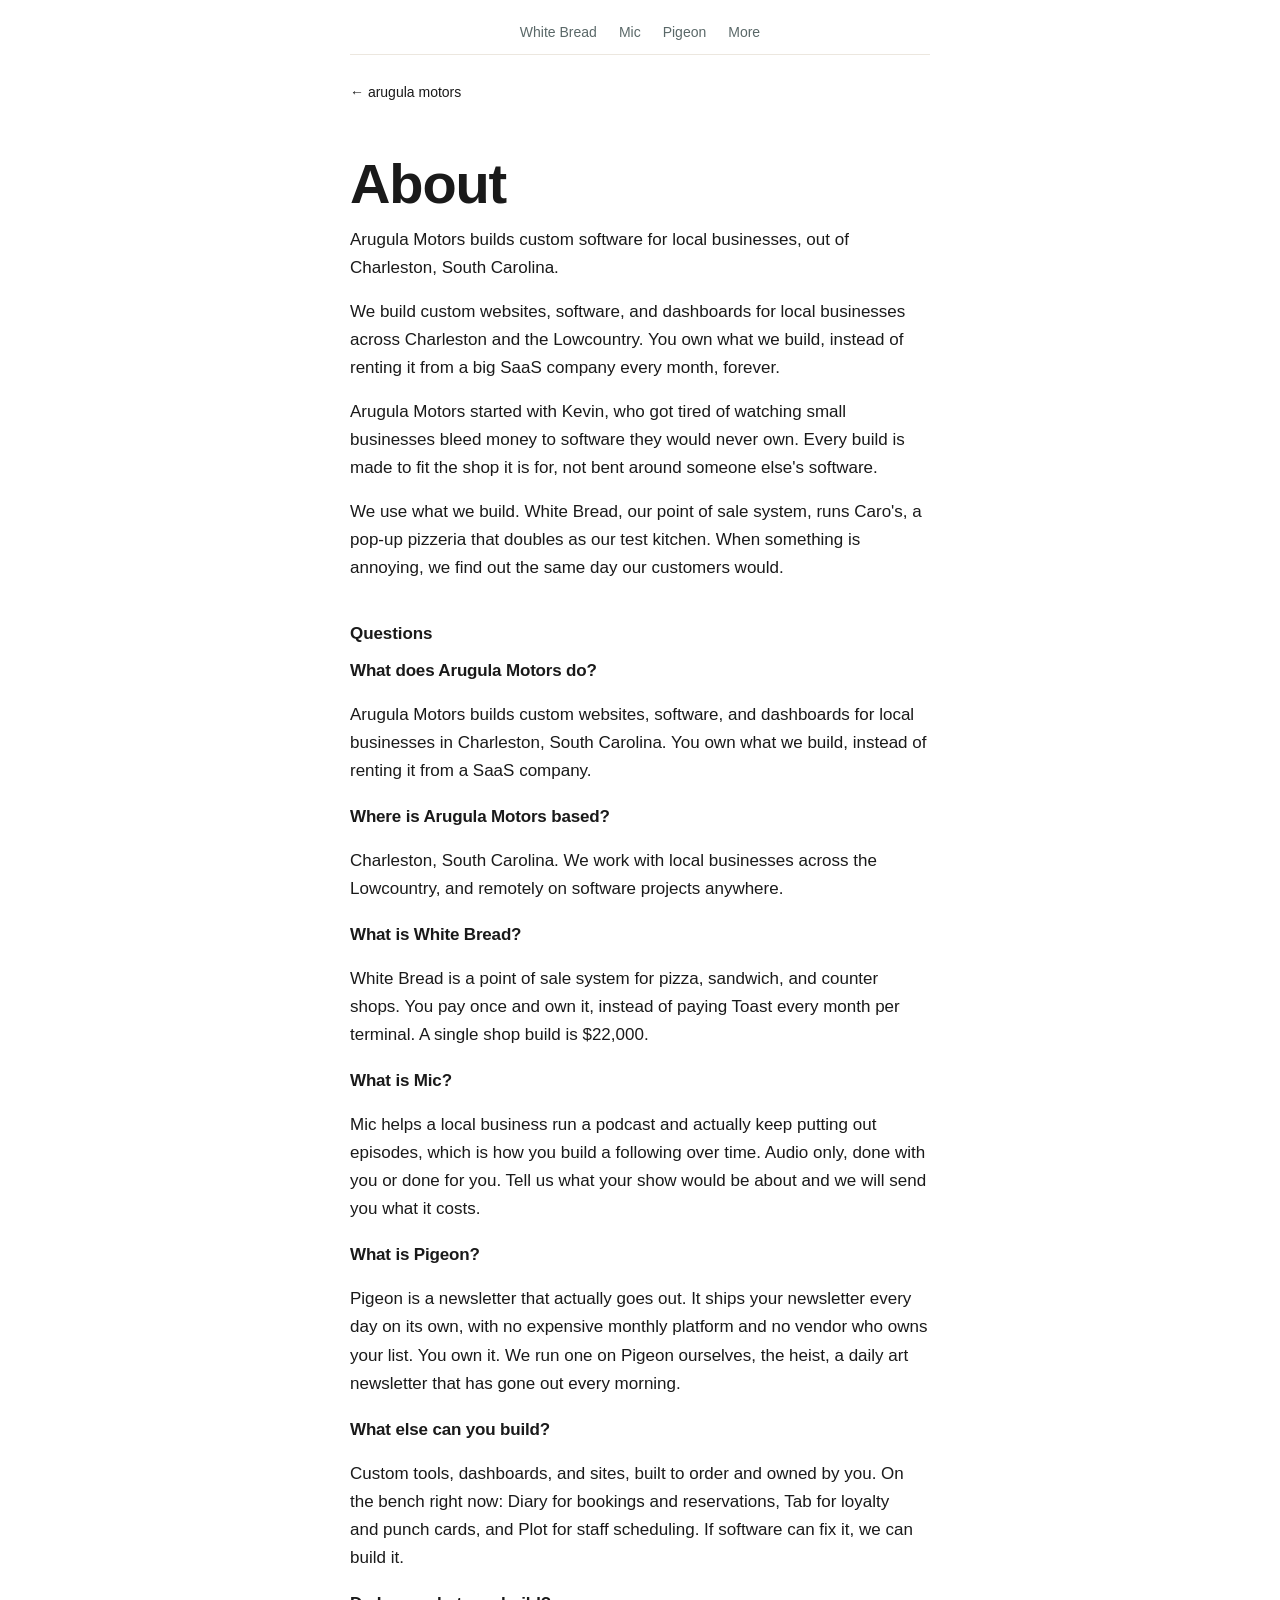
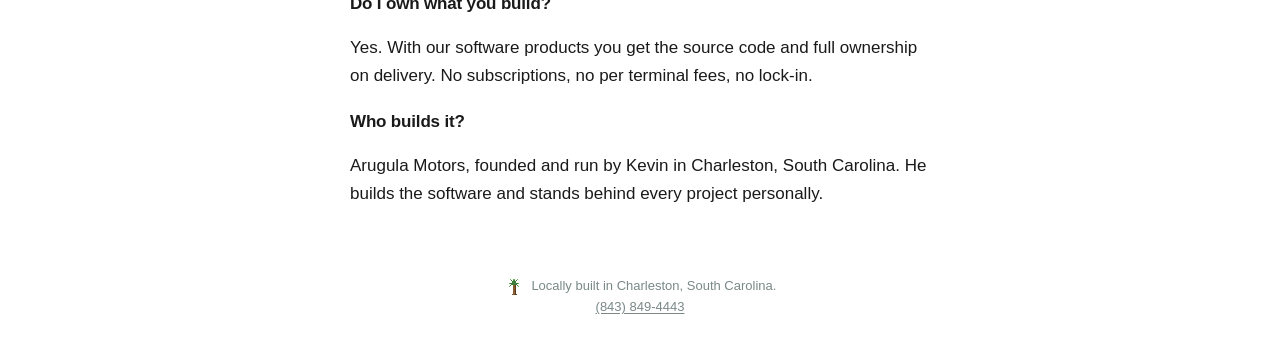
==== commit 2c7d35e4: "go" ====
--- a/about/index.html
+++ b/about/index.html
@@ -74,14 +74,6 @@
             },
             {
               "@type": "Question",
-              "name": "What is Beacon?",
-              "acceptedAnswer": {
-                "@type": "Answer",
-                "text": "Beacon gets your business found when customers ask AI tools like ChatGPT, Claude, Perplexity, and Google's AI for a recommendation. It covers GEO and AEO, we track your visibility every month, and a daily email shows you when an AI engine sends a visitor to your site. It costs $1,500 to set up and $300 a month, cancel anytime."
-              }
-            },
-            {
-              "@type": "Question",
               "name": "What is White Bread?",
               "acceptedAnswer": {
                 "@type": "Answer",
@@ -117,7 +109,7 @@
               "name": "Do I own what you build?",
               "acceptedAnswer": {
                 "@type": "Answer",
-                "text": "Yes. With our software products you get the source code and full ownership on delivery. No subscriptions, no per terminal fees, no lock-in. Beacon is the exception, since it is an ongoing monthly service."
+                "text": "Yes. With our software products you get the source code and full ownership on delivery. No subscriptions, no per terminal fees, no lock-in."
               }
             },
             {
@@ -137,7 +129,6 @@
 <body class="product-page">
     <header class="site-header">
         <nav class="site-nav">
-            <a href="../beacon/" class="nav-link">Beacon</a>
             <a href="../white-bread/" class="nav-link">White Bread</a>
             <a href="../mic/" class="nav-link">Mic</a>
             <a href="../pigeon/" class="nav-link">Pigeon</a>
@@ -167,10 +158,6 @@
             <p class="faq-a">Charleston, South Carolina. We work with local businesses across the Lowcountry, and remotely on software projects anywhere.</p>
         </div>
         <div class="faq-item">
-            <p class="faq-q">What is Beacon?</p>
-            <p class="faq-a">Beacon gets your business found when customers ask AI tools like ChatGPT, Claude, Perplexity, and Google's AI for a recommendation. It covers GEO and AEO, we track your visibility every month, and a daily email shows you when an AI engine sends a visitor to your site. It costs $1,500 to set up and $300 a month, cancel anytime.</p>
-        </div>
-        <div class="faq-item">
             <p class="faq-q">What is White Bread?</p>
             <p class="faq-a">White Bread is a point of sale system for pizza, sandwich, and counter shops. You pay once and own it, instead of paying Toast every month per terminal. A single shop build is $22,000.</p>
         </div>
@@ -188,7 +175,7 @@
         </div>
         <div class="faq-item">
             <p class="faq-q">Do I own what you build?</p>
-            <p class="faq-a">Yes. With our software products you get the source code and full ownership on delivery. No subscriptions, no per terminal fees, no lock-in. Beacon is the exception, since it is an ongoing monthly service.</p>
+            <p class="faq-a">Yes. With our software products you get the source code and full ownership on delivery. No subscriptions, no per terminal fees, no lock-in.</p>
         </div>
         <div class="faq-item">
             <p class="faq-q">Who builds it?</p>
@@ -199,7 +186,7 @@
 
     <footer class="footer">
         <img class="palmetto" src="../palmetto.svg" alt="" width="17" height="18" aria-hidden="true">Locally built in Charleston, South Carolina.<br>
-        <a class="footer-link" href="tel:+15052264632">(505) 226-4632</a>
+        <a class="footer-link" href="tel:+18438494443">(843) 849-4443</a>
     </footer>
 </body>
 </html>
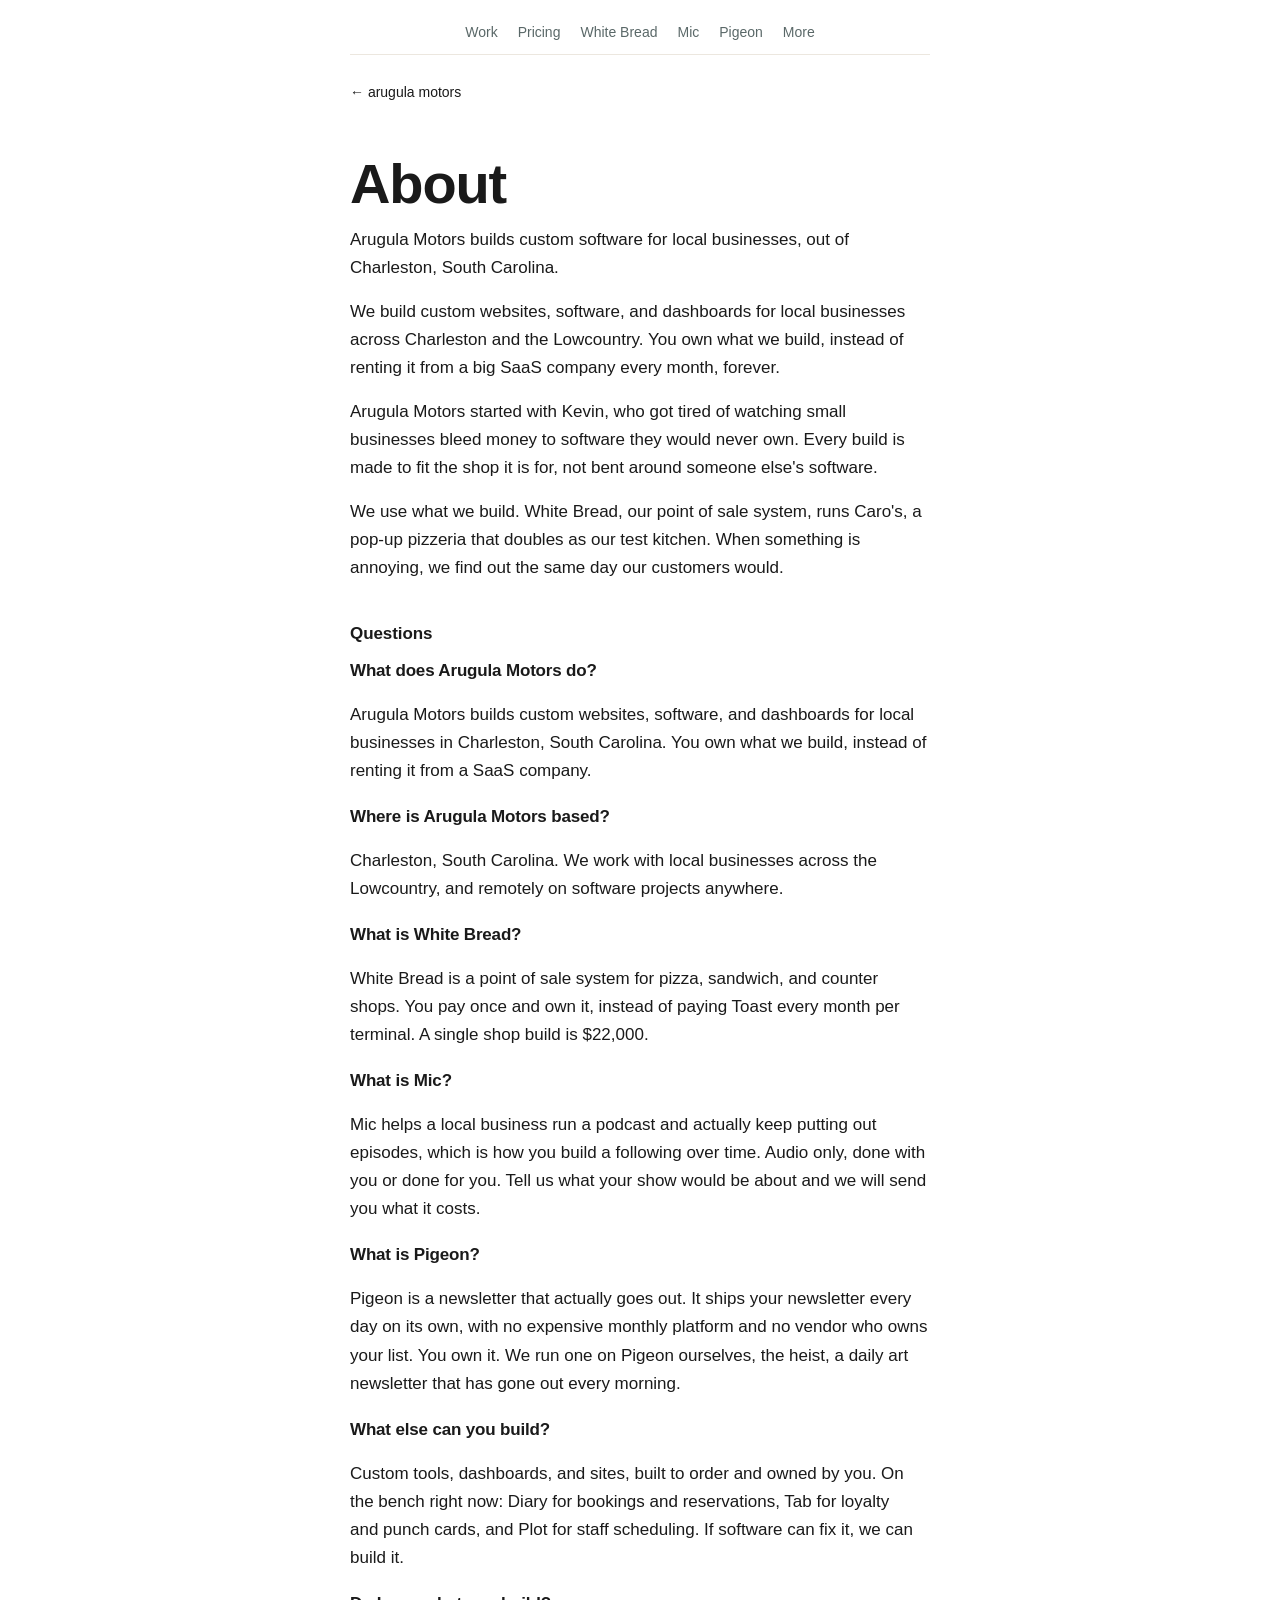
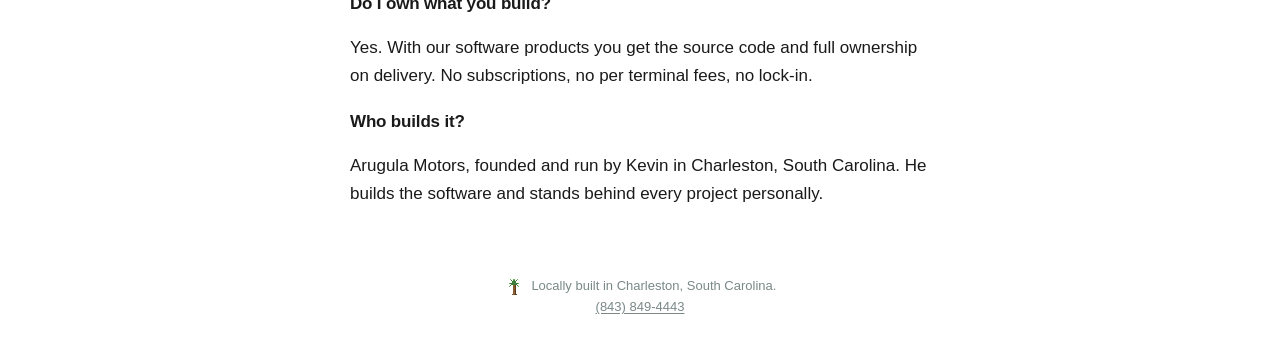
==== commit bff39c51: "here" ====
--- a/about/index.html
+++ b/about/index.html
@@ -129,6 +129,8 @@
 <body class="product-page">
     <header class="site-header">
         <nav class="site-nav">
+            <a href="../work/" class="nav-link">Work</a>
+            <a href="../pricing/" class="nav-link">Pricing</a>
             <a href="../white-bread/" class="nav-link">White Bread</a>
             <a href="../mic/" class="nav-link">Mic</a>
             <a href="../pigeon/" class="nav-link">Pigeon</a>
--- a/style.css
+++ b/style.css
@@ -499,7 +499,9 @@
 .site-nav {
     grid-column: 2;
     display: flex;
-    gap: 22px;
+    flex-wrap: wrap;
+    justify-content: center;
+    gap: 10px 20px;
 }
 
 .nav-link {
@@ -779,3 +781,179 @@
     .product-lede { font-size: 18px; margin-bottom: 32px; }
 }
 
+/* ============================================================ */
+/* Work page                                                    */
+/* ============================================================ */
+
+.work-list {
+    display: flex;
+    flex-direction: column;
+    gap: 44px;
+    margin: 8px 0 8px;
+}
+
+.work-item {
+    display: block;
+}
+
+/* Screenshot slot. Swap the <div class="work-shot"> for an
+   <img class="work-shot"> when a real screenshot exists. */
+.work-shot {
+    display: flex;
+    align-items: center;
+    justify-content: center;
+    width: 100%;
+    aspect-ratio: 16 / 10;
+    background: #f4f6f7;
+    border: 1px solid #e4e4e4;
+    border-radius: 12px;
+    color: #9aa6a6;
+    font-size: 13px;
+    letter-spacing: 0.01em;
+    margin: 0 0 16px;
+    overflow: hidden;
+    object-fit: cover;
+}
+
+img.work-shot {
+    display: block;
+    height: auto;
+}
+
+.work-title {
+    font-size: 20px !important;
+    font-weight: 700;
+    line-height: 1.25;
+    letter-spacing: -0.01em;
+    margin: 0 0 8px !important;
+    color: #1a1a1a;
+}
+
+.work-desc {
+    font-size: 16px !important;
+    line-height: 1.6 !important;
+    color: #4a5a5a !important;
+    margin: 0 0 8px !important;
+}
+
+.work-outcome {
+    font-size: 15px !important;
+    font-weight: 600;
+    color: #1a6fd0 !important;
+    margin: 0 !important;
+    line-height: 1.45 !important;
+}
+
+.work-cta {
+    margin: 48px 0 0;
+    text-align: center;
+}
+
+.work-cta .form-note {
+    margin-top: 12px;
+    text-align: center;
+}
+
+/* ============================================================ */
+/* Pricing page                                                 */
+/* ============================================================ */
+
+.price-list {
+    display: grid;
+    grid-template-columns: repeat(auto-fit, minmax(240px, 1fr));
+    gap: 16px;
+    margin: 8px 0 0;
+}
+
+.price-card {
+    display: flex;
+    flex-direction: column;
+    padding: 24px 22px;
+    border: 1px solid #e4e4e4;
+    border-radius: 14px;
+    background: #fff;
+}
+
+.price-card-feature {
+    border-color: #1a6fd0;
+    box-shadow: 0 0 0 1px #1a6fd0;
+}
+
+.price-name {
+    font-size: 16px !important;
+    font-weight: 700;
+    color: #1a1a1a;
+    margin: 0 0 10px !important;
+    line-height: 1.2 !important;
+}
+
+.price-amount {
+    font-size: 28px !important;
+    font-weight: 700;
+    color: #1a1a1a;
+    letter-spacing: -0.02em;
+    margin: 0 !important;
+    line-height: 1.1 !important;
+}
+
+.price-per {
+    font-size: 15px;
+    font-weight: 600;
+    color: #7a8888;
+}
+
+.price-sub {
+    font-size: 13px !important;
+    color: #7a8888 !important;
+    font-style: italic;
+    margin: 4px 0 0 !important;
+    line-height: 1.35 !important;
+}
+
+.price-line {
+    font-size: 15px !important;
+    color: #4a5a5a !important;
+    margin: 14px 0 14px !important;
+    line-height: 1.45 !important;
+}
+
+.price-features {
+    list-style: none;
+    padding: 0;
+    margin: 0;
+    display: flex;
+    flex-direction: column;
+    gap: 9px;
+}
+
+.price-features li {
+    position: relative;
+    padding-left: 22px;
+    font-size: 14px;
+    color: #1a1a1a;
+    line-height: 1.4;
+}
+
+.price-features li::before {
+    content: "✓";
+    position: absolute;
+    left: 0;
+    top: 0;
+    color: #1a6fd0;
+    font-weight: 700;
+}
+
+.price-note {
+    margin: 28px 0 0 !important;
+    font-size: 15px !important;
+    color: #5a6868 !important;
+    text-align: center;
+    line-height: 1.55 !important;
+}
+
+@media (max-width: 600px) {
+    .price-list { grid-template-columns: 1fr; }
+    .work-list { gap: 36px; }
+    .work-title { font-size: 19px !important; }
+}
+
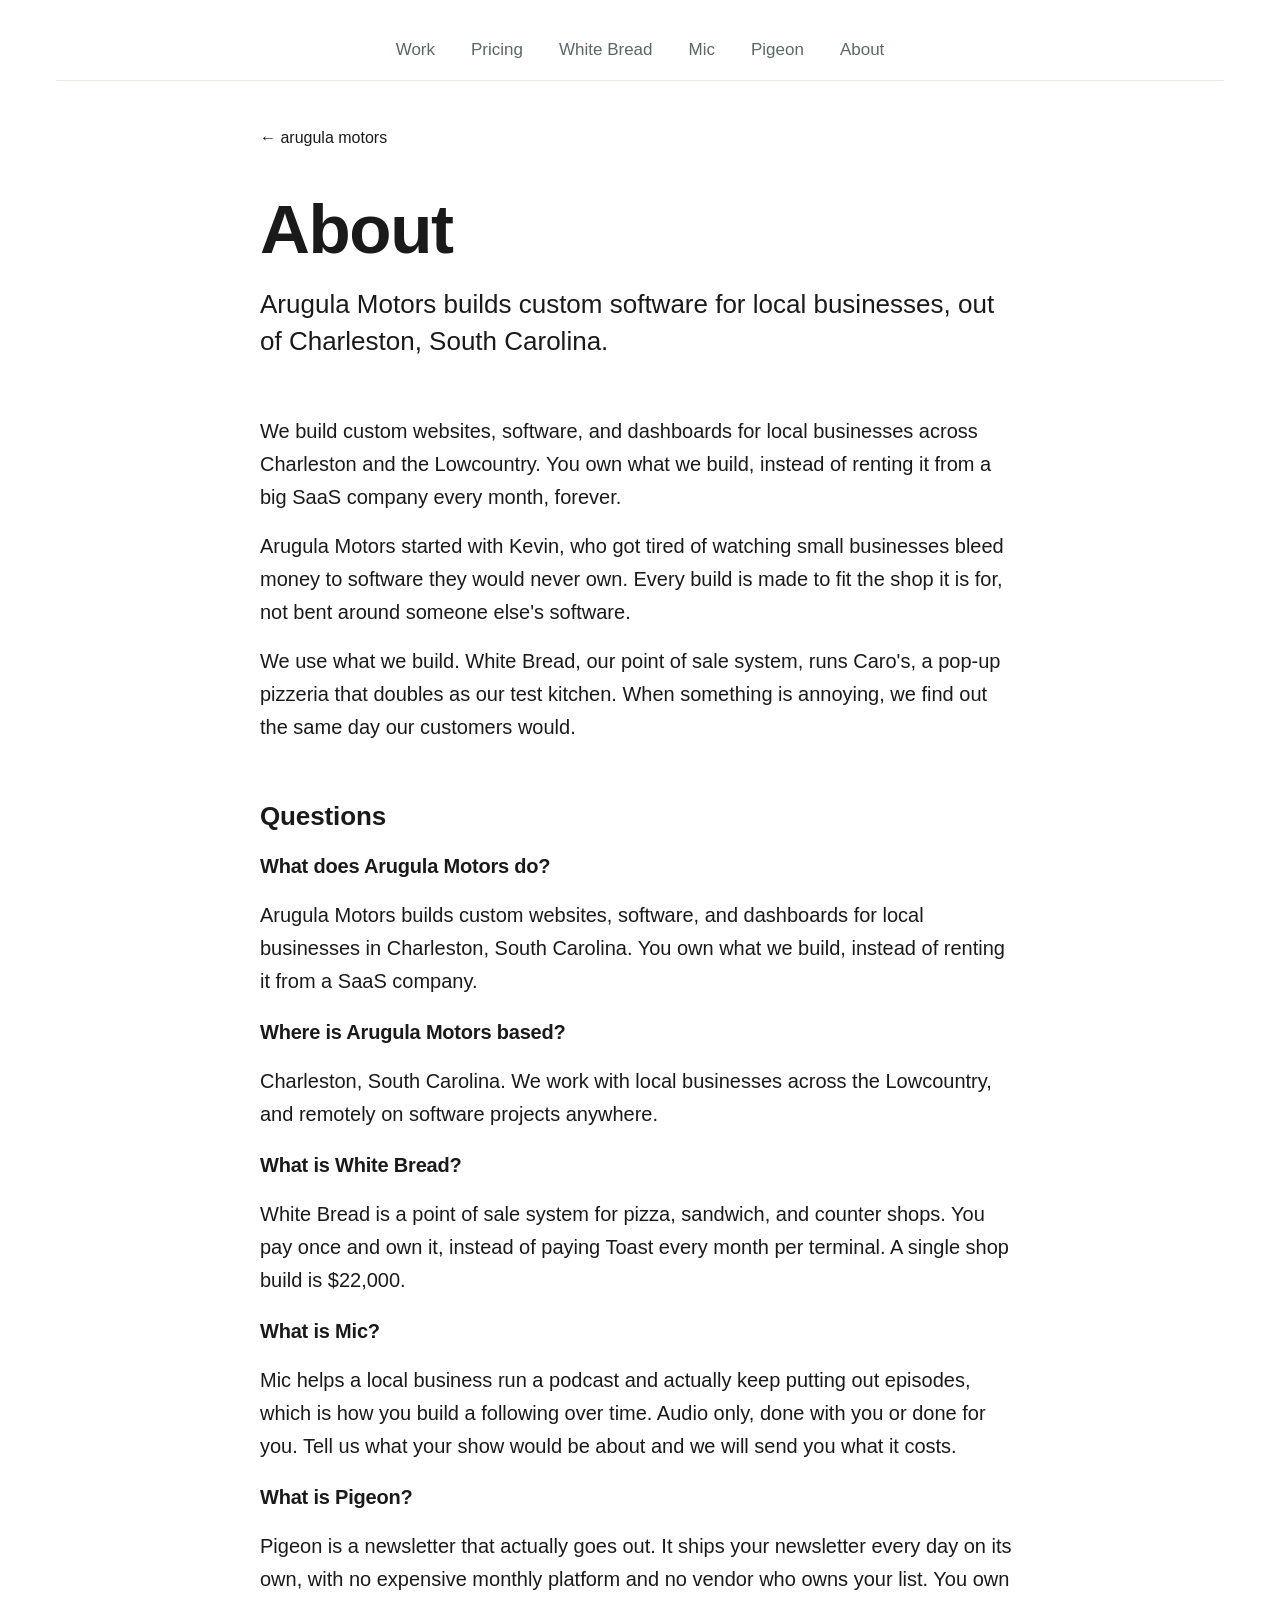
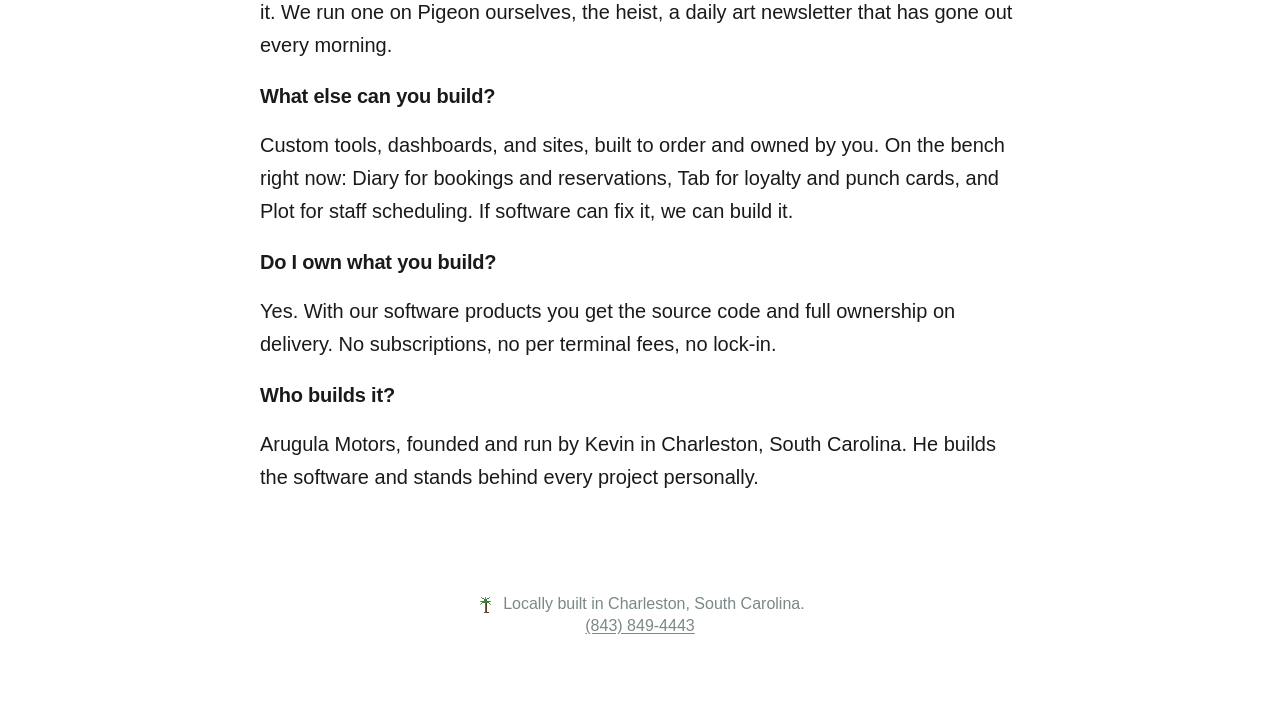
==== commit ad21a068: "here" ====
--- a/about/index.html
+++ b/about/index.html
@@ -134,7 +134,7 @@
             <a href="../white-bread/" class="nav-link">White Bread</a>
             <a href="../mic/" class="nav-link">Mic</a>
             <a href="../pigeon/" class="nav-link">Pigeon</a>
-            <a href="../builds/" class="nav-link">More</a>
+            <a href="../about/" class="nav-link">About</a>
         </nav>
     </header>
     <main class="product-main">
--- a/style.css
+++ b/style.css
@@ -37,13 +37,127 @@
     align-items: center;
     gap: 10px;
     margin: 0 auto 14px;
+    position: relative;
 }
 
 .brand .leaf {
-    width: 112px;
+    width: 60px;
     height: auto;
     display: block;
     flex-shrink: 0;
+}
+
+.brand .crest {
+    width: 108px;
+    height: auto;
+    display: block;
+    flex-shrink: 0;
+    margin-top: 4px;
+}
+
+@media (max-width: 480px) {
+    .brand .crest { width: 86px; }
+}
+
+/* The cube logo is a real 3D cube (six CSS faces), so it stays solid while
+   it tumbles end over end, once, about 2 seconds after the page loads. */
+.brand .cube-logo {
+    --s: 62px;
+    height: 111px;
+    display: flex;
+    align-items: center;
+    justify-content: center;
+    /* Thickens the outer outline to match the seams, like the drawn logo. */
+    filter: drop-shadow(1.5px 0 0 #111) drop-shadow(-1.5px 0 0 #111)
+            drop-shadow(0 1.5px 0 #111) drop-shadow(0 -1.5px 0 #111);
+}
+
+@media (max-width: 480px) {
+    .brand .cube-logo { --s: 50px; height: 88px; }
+}
+
+.cube-tumble,
+.cube {
+    width: var(--s);
+    height: var(--s);
+    position: relative;
+    transform-style: preserve-3d;
+}
+
+.cube-tumble {
+    animation: cube-flip 1.1s cubic-bezier(.3, .7, .4, 1) 2s 1 both;
+}
+
+/* Same angle as the drawn logo: isometric, tilted 12 degrees. The trailing
+   rotateZ is a half twist through the red faces during the roll, which keeps
+   two faces in view at every moment (a straight roll goes face-on and flat). */
+.cube {
+    transform: rotateZ(-12deg) rotateX(-35.26deg) rotateY(-45deg) rotateZ(0deg);
+    animation: cube-twist 1.1s cubic-bezier(.3, .7, .4, 1) 2s 1 both;
+}
+
+.cube .face {
+    position: absolute;
+    inset: 0;
+    box-sizing: border-box;
+    border: calc(var(--s) * .05) solid #111;
+    backface-visibility: hidden;
+}
+
+.cube .front  { transform: translateZ(calc(var(--s) / 2)); }
+.cube .back   { transform: rotateY(180deg) translateZ(calc(var(--s) / 2)); }
+.cube .right  { transform: rotateY(90deg) translateZ(calc(var(--s) / 2)); }
+.cube .left   { transform: rotateY(-90deg) translateZ(calc(var(--s) / 2)); }
+.cube .top    { transform: rotateX(90deg) translateZ(calc(var(--s) / 2)); }
+.cube .bottom { transform: rotateX(-90deg) translateZ(calc(var(--s) / 2)); }
+
+.cube .front,
+.cube .back {
+    background:
+        linear-gradient(#fff, #fff) center / 20% 64% no-repeat,
+        linear-gradient(#fff, #fff) center / 64% 20% no-repeat,
+        #D7102E;
+}
+
+.cube .right,
+.cube .left {
+    background: linear-gradient(var(--bars-dir, 90deg),
+        #C9C9C9 0 14.29%, #E3D600 0 28.57%, #00C3C8 0 42.86%, #1DB833 0 57.14%,
+        #D21BC9 0 71.43%, #E01010 0 85.71%, #1428B4 0);
+}
+
+/* Runs the other way so the bars still start gray at the seam after the twist. */
+.cube .left { --bars-dir: 270deg; }
+
+.cube .top,
+.cube .bottom {
+    background: repeating-conic-gradient(#fff 0 25%, #111 0 50%) 0 0 / calc(100% / 3) calc(100% / 3);
+}
+
+/* End over end: the top tips toward the viewer. Perspective deepens mid
+   roll so the faces foreshorten like a real block, then flattens back to
+   the crisp isometric logo on landing. */
+@keyframes cube-flip {
+    0%   { transform: perspective(calc(var(--s) * 32)) translateY(0) rotateX(0deg) scale(1, 1); }
+    12%  { transform: perspective(calc(var(--s) * 32)) translateY(2px) rotateX(0deg) scale(1.06, .92); }
+    30%  { transform: perspective(calc(var(--s) * 3.55)) translateY(-6px) rotateX(-150deg) scale(1, 1); }
+    55%  { transform: perspective(calc(var(--s) * 3.55)) translateY(-8px) rotateX(-300deg) scale(1, 1); }
+    80%  { transform: perspective(calc(var(--s) * 32)) translateY(0) rotateX(-360deg) scale(1, 1); }
+    88%  { transform: perspective(calc(var(--s) * 32)) translateY(0) rotateX(-360deg) scale(1.05, .94); }
+    100% { transform: perspective(calc(var(--s) * 32)) translateY(0) rotateX(-360deg) scale(1, 1); }
+}
+
+/* Keyframes line up with cube-flip so the twist tracks the roll. */
+@keyframes cube-twist {
+    0%, 12% { transform: rotateZ(-12deg) rotateX(-35.26deg) rotateY(-45deg) rotateZ(0deg); }
+    30%     { transform: rotateZ(-12deg) rotateX(-35.26deg) rotateY(-45deg) rotateZ(-75deg); }
+    55%     { transform: rotateZ(-12deg) rotateX(-35.26deg) rotateY(-45deg) rotateZ(-150deg); }
+    80%, 100% { transform: rotateZ(-12deg) rotateX(-35.26deg) rotateY(-45deg) rotateZ(-180deg); }
+}
+
+@media (prefers-reduced-motion: reduce) {
+    .cube-tumble,
+    .cube { animation: none; }
 }
 
 .brand .wordmark {
@@ -59,7 +173,7 @@
     font-size: 15px;
     color: #4a5a5a;
     margin: 0 auto 18px;
-    max-width: 460px;
+    max-width: none;
     line-height: 1.45;
 }
 
@@ -89,7 +203,7 @@
 
 .animation-track {
     height: 34px;
-    margin: 6px 0 14px;
+    margin: 64px 0 0;
     position: relative;
     overflow: hidden;
     pointer-events: none;
@@ -175,7 +289,14 @@
     width: 32px;
     height: 32px;
     transform: scaleX(-1);
-    animation: cross 2.5s linear infinite;
+    animation: car-cross 8s linear infinite;
+}
+
+/* Car drives across, then waits off-screen a while, then drives again. */
+@keyframes car-cross {
+    0% { left: -50px; }
+    30% { left: calc(100% + 10px); }
+    100% { left: calc(100% + 10px); }
 }
 
 .creature.car::before {
@@ -298,7 +419,7 @@
 .products {
     width: 100%;
     max-width: 880px;
-    margin: 64px auto 0;
+    margin: 44px auto 0;
     padding-top: 40px;
     border-top: 1px solid #e4e4e4;
 }
@@ -356,6 +477,15 @@
     user-select: none;
 }
 
+.product-mark-img {
+    width: auto;
+    height: 44px;
+    align-self: flex-start;
+    display: block;
+    margin-bottom: 6px;
+    user-select: none;
+}
+
 .product-linked {
     border-color: #d4dde8;
 }
@@ -407,6 +537,50 @@
     color: #4a5a5a;
     line-height: 1.45;
     margin-top: 6px;
+}
+
+.product-proof {
+    display: inline-block;
+    align-self: flex-start;
+    margin: 0 18px 16px;
+    font-size: 12px;
+    font-weight: 600;
+    color: #1a6fd0;
+    text-decoration: none;
+}
+
+.product-proof:hover {
+    text-decoration: underline;
+}
+
+.playground {
+    margin: 44px auto 0;
+    text-align: center;
+    max-width: 560px;
+}
+
+.playground-lead {
+    font-size: 13px;
+    color: #7a8888;
+    font-style: italic;
+    margin: 0 0 6px;
+}
+
+.playground-links {
+    font-size: 14px;
+    color: #4a5a5a;
+    margin: 0;
+}
+
+.playground-links a {
+    color: #4a5a5a;
+    text-decoration: none;
+    border-bottom: 1px dotted #c4c4c4;
+}
+
+.playground-links a:hover {
+    color: #1a6fd0;
+    border-bottom-color: #1a6fd0;
 }
 
 .products-bench {
@@ -501,6 +675,7 @@
     display: flex;
     flex-wrap: wrap;
     justify-content: center;
+    align-items: center;
     gap: 10px 20px;
 }
 
@@ -519,8 +694,12 @@
     margin-bottom: 10px;
 }
 
+.cta {
+    margin-top: 30px;
+}
+
 .form-note {
-    margin: 4px 0 0;
+    margin: 8px 0 0;
     font-size: 13px;
     color: #7a8888;
     line-height: 1.4;
@@ -576,7 +755,7 @@
 @media (max-width: 480px) {
     .brand { margin-bottom: 12px; gap: 12px; }
     .brand .wordmark { font-size: 30px; }
-    .brand .leaf { width: 92px; }
+    .brand .leaf { width: 52px; }
     .nav-link { font-size: 12px; }
     .site-nav { gap: 14px; }
     main { flex: 0 1 auto; justify-content: flex-start; }
@@ -590,6 +769,64 @@
     .products-note { font-size: 12px; margin-top: 20px; }
     .footer { font-size: 12px; margin-top: 32px; }
 }
+
+/* Desktop: the homepage was sized for phones and sat in a 580px column on big
+   screens. From 1024px up it widens to fill the screen with bigger type. */
+@media (min-width: 1024px) {
+    body.home { padding: 40px 56px; }
+    .site-header { max-width: 1200px; padding-bottom: 20px; }
+    .home .site-header { margin-bottom: 0; }
+    .site-nav { gap: 12px 36px; }
+    .nav-link { font-size: 17px; }
+
+    .home main { max-width: 1200px; min-height: 76vh; }
+    .home .brand { gap: 22px; margin-bottom: 26px; }
+    .home .brand .wordmark { font-size: clamp(64px, 5.4vw, 100px); letter-spacing: -0.02em; }
+    .home .brand .cube-logo {
+        --s: clamp(96px, 7vw, 132px);
+        width: calc(var(--s) * 1.9);
+        height: calc(var(--s) * 1.8);
+        filter: drop-shadow(2.5px 0 0 #111) drop-shadow(-2.5px 0 0 #111)
+                drop-shadow(0 2.5px 0 #111) drop-shadow(0 -2.5px 0 #111);
+    }
+    .home .tagline { font-size: clamp(22px, 1.7vw, 30px); }
+    .home .cta { margin-top: 40px; }
+    .home .play-link { font-size: 21px; padding: 18px 44px; line-height: 24px; }
+    .home .form-note { font-size: 16px; margin-top: 14px; }
+
+    .home .recent,
+    .home .products { max-width: 1200px; padding-top: 72px; }
+    .home .products { margin-top: 80px; }
+    .home .products-title { font-size: 44px; margin-bottom: 32px; }
+    .home .recent-grid { gap: 28px; margin-top: 36px; }
+    .home .recent-item .work-shot { --shot-h: 380px; }
+    .home .recent-cap { font-size: 18px; margin-top: 12px; }
+    .home .recent-more { margin-top: 32px; }
+    .home .recent-more a { font-size: 18px; }
+    .home .products-lead { font-size: 20px; max-width: 680px; margin-bottom: 40px; }
+
+    .home .product-list { max-width: 1200px; grid-template-columns: repeat(2, 1fr); gap: 20px; }
+    .home .product,
+    .home .product-link { padding: 24px 24px 26px; }
+    .home .product-linked { padding: 0; }
+    .home .product-emoji { font-size: 40px; }
+    .home .product-mark-img { height: 52px; }
+    .home .product-name { font-size: 21px; }
+    .home .product-replaces { font-size: 15px; }
+    .home .product-desc { font-size: 16px; line-height: 1.5; }
+    .home .product-proof { font-size: 15px; }
+
+    .home .playground { max-width: 800px; margin-top: 72px; }
+    .home .playground-lead { font-size: 16px; }
+    .home .playground-links { font-size: 19px; }
+    .home .footer { font-size: 16px; margin-top: 72px; }
+}
+
+@media (min-width: 1280px) {
+    .home .product-list { grid-template-columns: repeat(4, 1fr); }
+}
+
+
 
 @media (prefers-reduced-motion: reduce) {
     *, *::before, *::after {
@@ -798,26 +1035,144 @@
 
 /* Screenshot slot. Swap the <div class="work-shot"> for an
    <img class="work-shot"> when a real screenshot exists. */
+/* Screenshot frame that scrolls the full page on hover. */
 .work-shot {
-    display: flex;
-    align-items: center;
-    justify-content: center;
+    position: relative;
     width: 100%;
-    aspect-ratio: 16 / 10;
+    --shot-h: 240px;
+    height: var(--shot-h);
     background: #f4f6f7;
     border: 1px solid #e4e4e4;
     border-radius: 12px;
-    color: #9aa6a6;
-    font-size: 13px;
-    letter-spacing: 0.01em;
     margin: 0 0 16px;
     overflow: hidden;
-    object-fit: cover;
-}
-
-img.work-shot {
+    cursor: pointer;
+}
+
+.work-shot img {
     display: block;
+    width: 100%;
     height: auto;
+    transition: transform 8s ease-in-out;
+}
+
+.work-shot:hover img {
+    transform: translateY(calc(-100% + var(--shot-h)));
+}
+
+.work-shot::after {
+    content: "\2195  hover to scroll";
+    position: absolute;
+    right: 8px;
+    bottom: 8px;
+    font-size: 11px;
+    letter-spacing: 0.02em;
+    color: #fff;
+    background: rgba(26, 26, 26, 0.6);
+    padding: 3px 9px;
+    border-radius: 999px;
+    pointer-events: none;
+    transition: opacity 0.25s;
+}
+
+.work-shot:hover::after { opacity: 0; }
+
+/* Confidential-client panel (no screenshot): keeps every work item symmetric. */
+.work-panel {
+    display: flex;
+    flex-direction: column;
+    align-items: center;
+    justify-content: center;
+    gap: 16px;
+    cursor: default;
+    background: #eef1f3;
+}
+
+.work-panel::after { content: none; }
+
+.panel-glyphs {
+    display: flex;
+    gap: 16px;
+    align-items: center;
+}
+
+.panel-glyph {
+    width: 54px;
+    height: auto;
+    display: block;
+}
+
+.panel-tag {
+    font-size: 12px;
+    letter-spacing: 0.04em;
+    text-transform: uppercase;
+    color: #8a98a8;
+}
+
+/* Dancing hula figurine in the nav, just left of the links. */
+/* (hula figurine removed from the homepage) */
+
+/* Recent work strip on the homepage */
+.recent {
+    width: 100%;
+    max-width: 880px;
+    margin: 14px auto 0;
+    padding-top: 40px;
+    border-top: 1px solid #e4e4e4;
+    position: relative;
+}
+
+.recent-grid {
+    display: grid;
+    grid-template-columns: repeat(3, 1fr);
+    gap: 16px;
+    margin: 24px auto 0;
+}
+
+.recent-item {
+    text-decoration: none;
+    color: inherit;
+    display: block;
+}
+
+.recent-item .work-shot {
+    box-shadow: 0 1px 4px rgba(26, 26, 26, 0.08);
+    transition: box-shadow 0.2s ease, transform 0.2s ease;
+}
+
+.recent-item:hover .work-shot {
+    box-shadow: 0 10px 28px rgba(26, 26, 26, 0.14);
+    transform: translateY(-4px);
+}
+
+.recent-item:hover .recent-cap {
+    color: #1a6fd0;
+}
+
+.recent-cap {
+    display: block;
+    margin-top: 8px;
+    font-size: 14px;
+    color: #4a5a5a;
+    text-align: center;
+}
+
+.recent-more {
+    text-align: center;
+    margin-top: 22px;
+}
+
+.recent-more a {
+    color: #1a6fd0;
+    font-weight: 600;
+    text-decoration: none;
+    font-size: 15px;
+}
+
+.recent-more a:hover { text-decoration: underline; }
+
+@media (max-width: 600px) {
+    .recent-grid { grid-template-columns: 1fr; }
 }
 
 .work-title {
@@ -957,3 +1312,54 @@
     .work-title { font-size: 19px !important; }
 }
 
+/* Desktop for the inner pages. Reading pages get a 760px column with big
+   type (wider lines get hard to read); Work and Pricing (body.wide) use the
+   full 1200px so their cards sit side by side. */
+@media (min-width: 1024px) {
+    body.product-page { padding: 40px 56px 72px; }
+    body.product-page .site-header { margin-bottom: 48px; }
+    body.product-page main { max-width: 760px; }
+    body.product-page.wide main { max-width: 1200px; }
+
+    .back-link { font-size: 16px; margin-bottom: 48px; }
+    .product-mark { height: 180px; margin-bottom: 32px; }
+    .emoji-hero { font-size: 128px; }
+    .product-h1 { font-size: clamp(64px, 5.4vw, 100px); margin-bottom: 22px; }
+    body.product-page main .product-lede { font-size: 26px; line-height: 1.4; max-width: 820px; margin-bottom: 56px; }
+    body.product-page main h2 { font-size: 26px; margin: 56px 0 16px; }
+    body.product-page main p { font-size: 20px; }
+    .aside { font-size: 18px !important; }
+
+    .prose-form { gap: 14px; }
+    .prose-form input,
+    .prose-form textarea { font-size: 18px; padding: 16px 18px; }
+    .prose-form button { font-size: 18px; padding: 16px 32px; }
+    .prose-form .status { font-size: 16px; }
+
+    .faq { max-width: 760px; }
+    .faq-q { font-size: 20px; margin-bottom: 6px; }
+    .faq-a { font-size: 18px; }
+
+    body.product-page .play-link { font-size: 21px; padding: 18px 44px; line-height: 24px; }
+    body.product-page .form-note { font-size: 16px; }
+    body.product-page .footer { font-size: 16px; margin-top: 80px; }
+
+    .work-list { display: grid; grid-template-columns: repeat(2, 1fr); gap: 56px 40px; }
+    .work-list .work-shot { --shot-h: 380px; margin-bottom: 22px; }
+    .work-title { font-size: 26px !important; }
+    .work-desc { font-size: 18px !important; }
+    .work-outcome { font-size: 17px !important; }
+    .panel-glyph { width: 72px; }
+    .panel-tag { font-size: 14px; }
+
+    .price-list { grid-template-columns: repeat(3, 1fr); gap: 28px; }
+    .price-card { padding: 36px 32px; }
+    .price-name { font-size: 21px !important; margin-bottom: 14px !important; }
+    .price-amount { font-size: 44px !important; }
+    .price-per { font-size: 19px; }
+    .price-sub { font-size: 16px !important; }
+    .price-line { font-size: 18px !important; margin: 20px 0 !important; }
+    .price-features { gap: 12px; }
+    .price-features li { font-size: 17px; padding-left: 26px; }
+    .price-note { font-size: 18px !important; margin-top: 40px !important; }
+}
